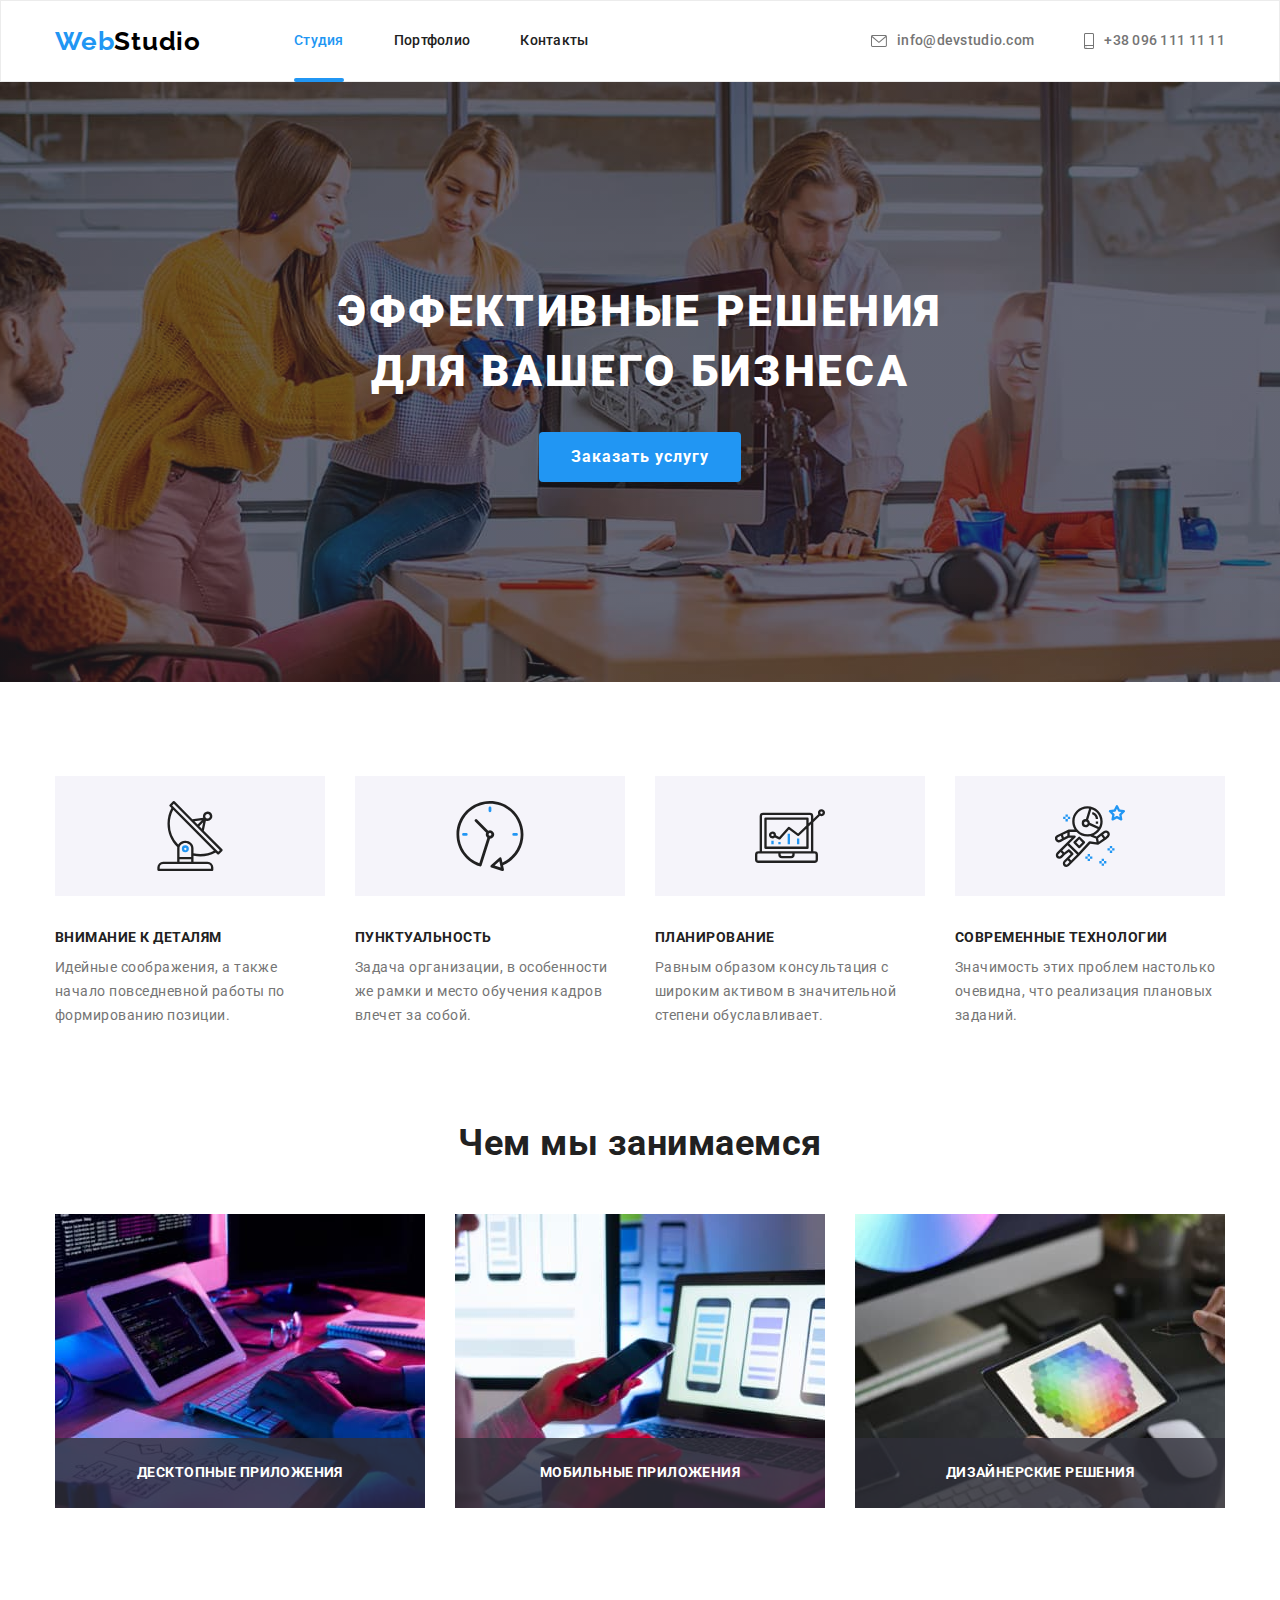
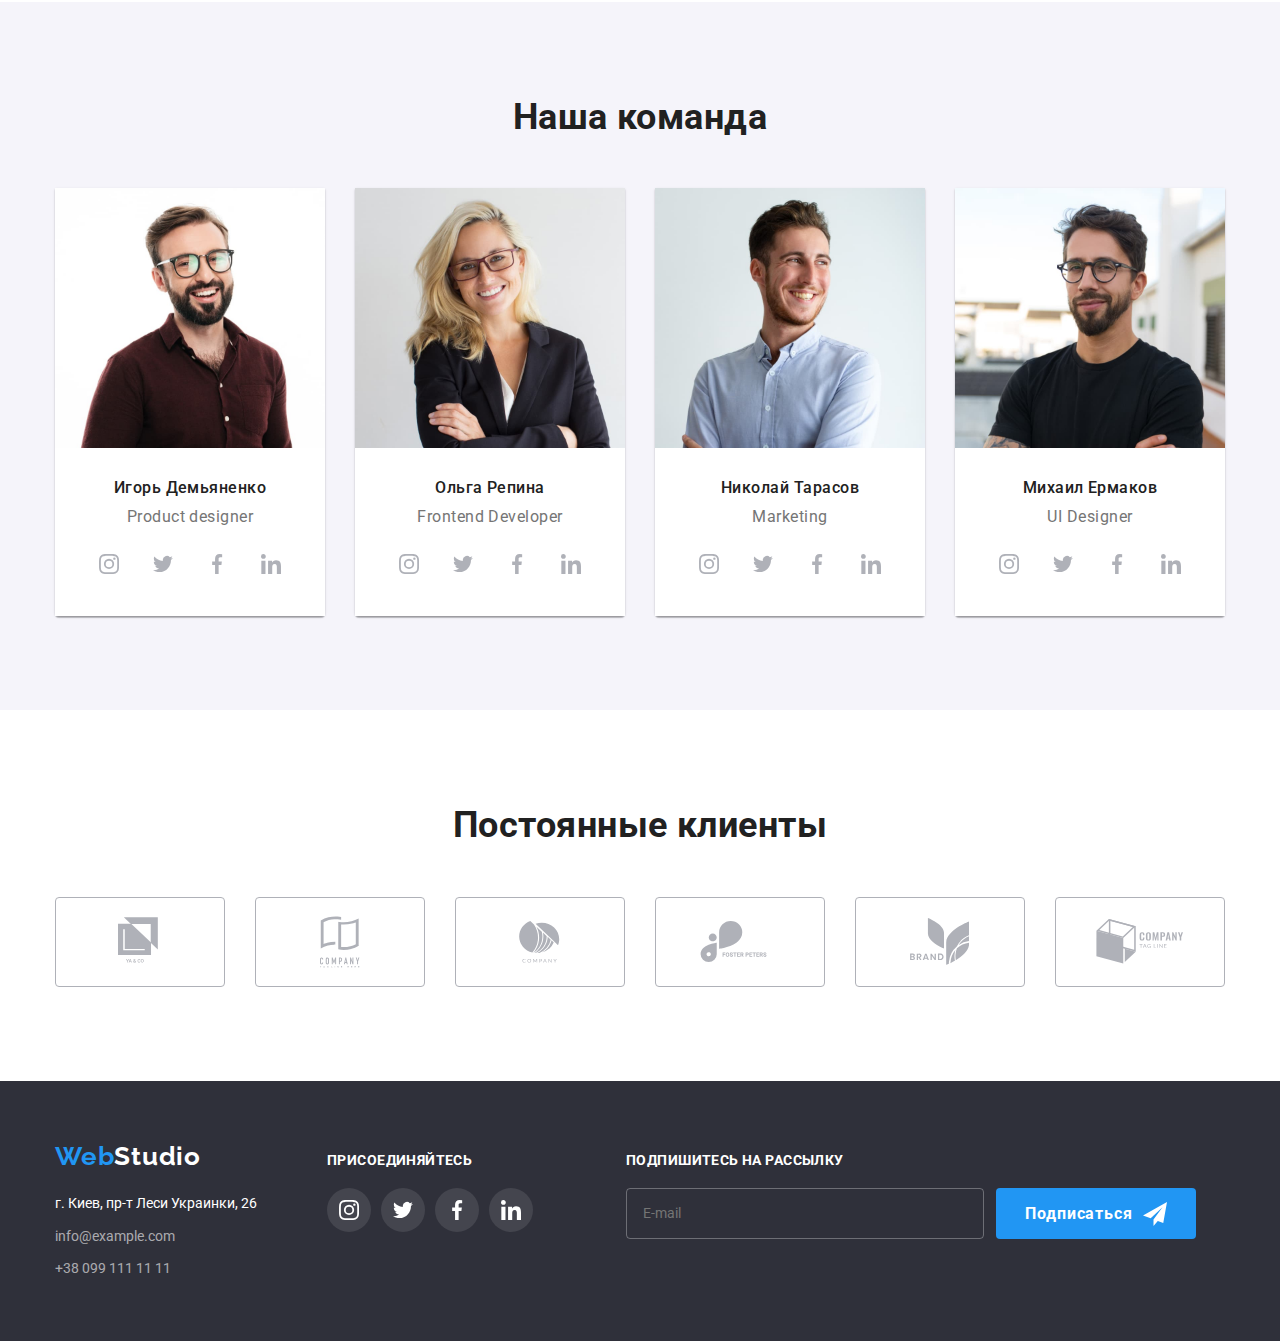
==== index.html @ 990c7883 "унифицированы социальные сети в секции команды и футера" ====
<!DOCTYPE html>
<html lang="ru">
  <head>
    <meta charset="UTF-8" />
    <meta name="viewport" content="width=device-width, initial-scale= " />
    <title>Web Studio</title>
    <link rel="preconnect" href="https://fonts.gstatic.com" />
    <link
      href="https://fonts.googleapis.com/css2?family=Raleway:wght@700&family=Roboto:wght@400;500;700;900&display=swap"
      rel="stylesheet"
    />
    <link rel="stylesheet" href="./css/modern-normalize.css" />
    <link rel="stylesheet" href="./css/styles.css" />
  </head>

  <body>
    <header class="page-header">
      <div class="container page-header-flex">
        <nav class="main-nav">
          <a href="./" class="logo"> <span>Web</span>Studio </a>
          <ul class="site-nav">
            <li class="site-nav__item">
              <a href="./" class="site-nav__link site-nav__link--current">
                Студия
              </a>
            </li>
            <li class="site-nav__item">
              <a href="./portfolio.html" class="site-nav__link">Портфолио</a>
            </li>
            <li class="site-nav__item">
              <a href="#" class="site-nav__link">Контакты</a>
            </li>
          </ul>
        </nav>
        <ul class="contacts-nav">
          <li class="contacts-nav__item">
            <a href="mailto:info@devstudio.com" class="contacts-nav__link">
              <svg class="contacts-nav__icon" width="16px" height="12px">
                <use href="./images/icons.svg#icon-envelope"></use>
              </svg>
              info@devstudio.com
            </a>
          </li>
          <li class="contacts-nav__item">
            <a href="+380961111111" class="contacts-nav__link">
              <svg class="contacts-nav__icon" width="10px" height="16px">
                <use href="./images/icons.svg#icon-smartphone"></use>
              </svg>
              +38 096 111 11 11
            </a>
          </li>
        </ul>
      </div>
    </header>

    <main>
      <!--Герой-->
      <section class="hero">
        <div class="container hero-content">
          <h1 class="hero__title">Эффективные решения для вашего бизнеса</h1>
          <a class="hero__button" href="#" data-modal-open>Заказать услугу</a>
        </div>
      </section>

      <!--Особенности-->
      <section class="features">
        <div class="container">
          <h2 class="features__title visually-hidden">Особенности</h2>
          <ul class="features__list">
            <li class="features__item">
              <svg class="features__icon">
                <use href="./images/icons.svg#icon-antenna"></use>
              </svg>
              <h3>Внимание к деталям</h3>
              <p>
                Идейные соображения, а также начало повседневной работы по
                формированию позиции.
              </p>
            </li>
            <li class="features__item">
              <svg class="features__icon">
                <use href="./images/icons.svg#icon-clock"></use>
              </svg>
              <h3>Пунктуальность</h3>
              <p>
                Задача организации, в особенности же рамки и место обучения
                кадров влечет за собой.
              </p>
            </li>
            <li class="features__item">
              <svg class="features__icon">
                <use href="./images/icons.svg#icon-diagram"></use>
              </svg>
              <h3>Планирование</h3>
              <p>
                Равным образом консультация с широким активом в значительной
                степени обуславливает.
              </p>
            </li>
            <li class="features__item">
              <svg class="features__icon">
                <use href="./images/icons.svg#icon-astronaut"></use>
              </svg>
              <h3>Современные технологии</h3>
              <p>
                Значимость этих проблем настолько очевидна, что реализация
                плановых заданий.
              </p>
            </li>
          </ul>
        </div>
      </section>

      <!--Чем мы занимаемся-->
      <section class="job">
        <div class="container">
          <h2 class="job__title">Чем мы занимаемся</h2>
          <ul class="job__list">
            <li class="job__item">
              <img src="./images/desktope.jpg" alt="десктопные приложения" />
              <h3 class="job__subtitle">Десктопные приложения</h3>
            </li>
            <li class="job__item">
              <img src="./images/mobile.jpg" alt="мобильные приложения" />
              <h3 class="job__subtitle">Мобильные приложения</h3>
            </li>
            <li class="job__item">
              <img src="./images/designe.jpg" alt="дизайнерские решения" />
              <h3 class="job__subtitle">Дизайнерские решения</h3>
            </li>
          </ul>
        </div>
      </section>

      <!--Наша команда-->
      <section class="team">
        <div class="container">
          <h2 class="team__title">Наша команда</h2>
          <ul class="team__list">
            <li class="team__item">
              <img src="./images/igor.jpg" alt="Игорь Демьяненко" />
              <div class="team__meta">
                <h3>Игорь Демьяненко</h3>
                <p>Product designer</p>
                <ul class="social-list">
                  <li>
                    <a class="social-list__link" href="#">
                      <svg class="social-list__icon" width="44px" height="49px">
                        <use href="./images/icons.svg#icon-instagram"></use>
                      </svg>
                    </a>
                  </li>
                  <li>
                    <a class="social-list__link" href="#">
                      <svg class="social-list__icon" width="44px" height="49px">
                        <use href="./images/icons.svg#icon-twitter"></use>
                      </svg>
                    </a>
                  </li>
                  <li>
                    <a class="social-list__link" href="#">
                      <svg class="social-list__icon" width="44px" height="49px">
                        <use href="./images/icons.svg#icon-facebook"></use>
                      </svg>
                    </a>
                  </li>
                  <li>
                    <a class="social-list__link" href="#">
                      <svg class="social-list__icon" width="44px" height="49px">
                        <use href="./images/icons.svg#icon-linkedin"></use>
                      </svg>
                    </a>
                  </li>
                </ul>
              </div>
            </li>
            <li class="team__item">
              <img src="./images/olga.jpg" alt="Ольга Репина" />
              <div class="team__meta">
                <h3>Ольга Репина</h3>
                <p>Frontend Developer</p>
                <ul class="social-list">
                  <li>
                    <a class="social-list__link" href="#">
                      <svg class="social-list__icon" width="44px" height="49px">
                        <use href="./images/icons.svg#icon-instagram"></use>
                      </svg>
                    </a>
                  </li>
                  <li>
                    <a class="social-list__link" href="#">
                      <svg class="social-list__icon" width="44px" height="49px">
                        <use href="./images/icons.svg#icon-twitter"></use>
                      </svg>
                    </a>
                  </li>
                  <li>
                    <a class="social-list__link" href="#">
                      <svg class="social-list__icon" width="44px" height="49px">
                        <use href="./images/icons.svg#icon-facebook"></use>
                      </svg>
                    </a>
                  </li>
                  <li>
                    <a class="social-list__link" href="#">
                      <svg class="social-list__icon" width="44px" height="49px">
                        <use href="./images/icons.svg#icon-linkedin"></use>
                      </svg>
                    </a>
                  </li>
                </ul>
              </div>
            </li>
            <li class="team__item">
              <img src="./images/nikolaj.jpg" alt="Николай Тарасов" />
              <div class="team__meta">
                <h3>Николай Тарасов</h3>
                <p>Marketing</p>
                <ul class="social-list">
                  <li>
                    <a class="social-list__link" href="#">
                      <svg class="social-list__icon" width="44px" height="49px">
                        <use href="./images/icons.svg#icon-instagram"></use>
                      </svg>
                    </a>
                  </li>
                  <li>
                    <a class="social-list__link" href="#">
                      <svg class="social-list__icon" width="44px" height="49px">
                        <use href="./images/icons.svg#icon-twitter"></use>
                      </svg>
                    </a>
                  </li>
                  <li>
                    <a class="social-list__link" href="#">
                      <svg class="social-list__icon" width="44px" height="49px">
                        <use href="./images/icons.svg#icon-facebook"></use>
                      </svg>
                    </a>
                  </li>
                  <li>
                    <a class="social-list__link" href="#">
                      <svg class="social-list__icon" width="44px" height="49px">
                        <use href="./images/icons.svg#icon-linkedin"></use>
                      </svg>
                    </a>
                  </li>
                </ul>
              </div>
            </li>
            <li class="team__item">
              <img src="./images/mihayil.jpg" alt="Михаил Ермаков" />
              <div class="team__meta">
                <h3>Михаил Ермаков</h3>
                <p>UI Designer</p>
                <ul class="social-list">
                  <li>
                    <a class="social-list__link" href="#">
                      <svg class="social-list__icon" width="44px" height="49px">
                        <use href="./images/icons.svg#icon-instagram"></use>
                      </svg>
                    </a>
                  </li>
                  <li>
                    <a class="social-list__link" href="#">
                      <svg class="social-list__icon" width="44px" height="49px">
                        <use href="./images/icons.svg#icon-twitter"></use>
                      </svg>
                    </a>
                  </li>
                  <li>
                    <a class="social-list__link" href="#">
                      <svg class="social-list__icon" width="44px" height="49px">
                        <use href="./images/icons.svg#icon-facebook"></use>
                      </svg>
                    </a>
                  </li>
                  <li>
                    <a class="social-list__link" href="#">
                      <svg class="social-list__icon" width="44px" height="49px">
                        <use href="./images/icons.svg#icon-linkedin"></use>
                      </svg>
                    </a>
                  </li>
                </ul>
              </div>
            </li>
          </ul>
        </div>
      </section>

      <!--Постоянные клиенты-->
      <section class="clients">
        <div class="container">
          <h2 class="clients__title">Постоянные клиенты</h2>
          <ul class="clients__list">
            <li class="clients__item">
              <a class="clients__link" href="#">
                <svg class="clients__icon" width="44px" height="49px">
                  <use href="./images/icons.svg#icon-logo1"></use>
                </svg>
              </a>
            </li>
            <li class="clients__item">
              <a class="clients__link" href="#">
                <svg class="clients__icon" width="40px" height="52px">
                  <use href="./images/icons.svg#icon-logo2"></use>
                </svg>
              </a>
            </li>
            <li class="clients__item">
              <a class="clients__link" href="#">
                <svg class="clients__icon" width="41px" height="42px">
                  <use href="./images/icons.svg#icon-logo3"></use>
                </svg>
              </a>
            </li>
            <li class="clients__item">
              <a class="clients__link" href="#">
                <svg class="clients__icon" width="80px" height="42px">
                  <use href="./images/icons.svg#icon-logo4"></use>
                </svg>
              </a>
            </li>
            <li class="clients__item">
              <a class="clients__link" href="#">
                <svg class="clients__icon" width="59px" height="47px">
                  <use href="./images/icons.svg#icon-logo5"></use>
                </svg>
              </a>
            </li>
            <li class="clients__item">
              <a class="clients__link" href="#">
                <svg class="clients__icon" width="88px" height="45px">
                  <use href="./images/icons.svg#icon-logo6"></use>
                </svg>
              </a>
            </li>
          </ul>
        </div>
      </section>

      <!--Модальное окно-->
      <div class="backdrop is-hidden" data-modal>
        <div class="modal">
          <form class="js-speaker-form form">
            <b class="form__title">Оставьте свои данные, мы вам перезвоним</b>
            <div class="form__field">
              <label for="user-name" class="form__label">Имя</label>
              <div class="form__wrapper">
                <input
                  type="text"
                  name="user-name"
                  id="name"
                  class="form__input"
                />
                <svg class="form__icon" width="18px" height="18px">
                  <use href="./images/icons.svg#icon-person-black"></use>
                </svg>
              </div>
            </div>
            <div class="form__field">
              <label for="tel" class="form__label">Телефон</label>
              <div class="form__wrapper">
                <input type="tel" name="tel" id="tel" class="form__input" />
                <svg class="form__icon" width="18px" height="18px">
                  <use href="./images/icons.svg#icon-phone-black"></use>
                </svg>
              </div>
            </div>
            <div class="form__field">
              <label for="mail" class="form__label">Почта</label>
              <div class="form__wrapper">
                <input type="email" name="mail" id="mail" class="form__input" />
                <svg class="form__icon" width="18px" height="18px">
                  <use href="./images/icons.svg#icon-email-black"></use>
                </svg>
              </div>
            </div>
            <div class="form__field">
              <label for="comment" class="form__label">Комментарий</label>
              <textarea
                name="comment"
                id="comment"
                rows="8"
                placeholder="Введите текст"
                class="form__comment"
              ></textarea>
            </div>
            <div class="policy-field">
              <label class="policy">
                <input type="checkbox" name="policy" class="policy-input" />
                <svg class="policy-icon" width="16px" height="15px">
                  <use href="./images/icons.svg#icon-check"></use>
                </svg>
                Соглашаюсь с рассылкой и принимаю
                <a href="#" class="policy-link">Условия договора</a>
              </label>
            </div>
            <div>
              <button type="submit" class="form-button">Отправить</button>
            </div>
          </form>
          <button class="button-close" data-modal-close>
            <svg width="30px" height="30px">
              <use
                class="button-close-icon"
                href="./images/icons.svg#icon-close"
              ></use>
            </svg>
          </button>
        </div>
      </div>
    </main>

    <footer class="footer">
      <div class="container flex-footer">
        <div class="footer-address">
          <a href="./" class="logo footer__logo"> <span>Web</span>Studio </a>
          <address class="flex-address hover">
            <p>г. Киев, пр-т Леси Украинки, 26</p>
            <p>
              <a href="mailto:info@example.com" class="contacts"
                >info@example.com</a
              >
            </p>
            <p>
              <a href="tel:+380991111111" class="contacts">+38 099 111 11 11</a>
            </p>
          </address>
        </div>
        <div class="footer-social">
          <h3 class="footer-social__title">Присоединяйтесь</h3>
          <ul class="social-list footer__social-list">
            <li>
              <a
                class="social-list__link social-list__link--color"
                href="#"
                aria-label="instagram link"
              >
                <svg class="social-list__icon" width="44px" height="49px">
                  <use href="./images/icons.svg#icon-instagram"></use>
                </svg>
              </a>
            </li>
            <li>
              <a
                class="social-list__link social-list__link--color"
                href="#"
                aria-label="twitter link"
              >
                <svg class="social-list__icon" width="44px" height="49px">
                  <use href="./images/icons.svg#icon-twitter"></use>
                </svg>
              </a>
            </li>
            <li>
              <a
                class="social-list__link social-list__link--color"
                href="#"
                aria-label="facebook link"
              >
                <svg class="social-list__icon" width="44px" height="49px">
                  <use href="./images/icons.svg#icon-facebook"></use>
                </svg>
              </a>
            </li>
            <li>
              <a
                class="social-list__link social-list__link--color"
                href="#"
                aria-label="linkedin link"
              >
                <svg class="social-list__icon" width="44px" height="49px">
                  <use href="./images/icons.svg#icon-linkedin"></use>
                </svg>
              </a>
            </li>
          </ul>
        </div>
        <div class="footer-sign">
          <b class="footer-form-title">Подпишитесь на рассылку</b>
          <form class="js-speaker-form footer-form">
            <div class="footer-form-field">
              <input
                type="email"
                name="mail"
                placeholder="E-mail"
                class="footer-form-input"
              />
            </div>
            <button type="submit" class="footer-form-button">
              <div class="footer-button-flex">
                <span>Подписаться</span>
                <svg class="footer-form-icon" width="24px" height="24px">
                  <use href="./images/icons.svg#icon-send"></use>
                </svg>
              </div>
            </button>
          </form>
        </div>
      </div>
    </footer>
    <script src="./js/modal.js"></script>
    <script>
      (() => {
        document
          .querySelector('.js-speaker-form')
          .addEventListener('submit', e => {
            e.preventDefault();

            new FormData(e.currentTarget).forEach((value, name) =>
              console.log(`${name}: ${value}`),
            );

            e.currentTarget.reset();
          });
      })();
    </script>
  </body>
</html>
---- css/styles.css ----
/*цвет текста лого #000000*/
/*цвет основного текста #212121*/
/*вторичный цвет текста #757575*/
/*белый цвет #FFFFFF*/
/*акцент #2196F3*/
/*цвет фона героя #2F303A*/
/*вторичный цвет фона #F5F4FA*/
/*фон футера #2F303A*/

:root {
  --logo-color: #000000;
  --primary-text-color: #212121;
  --text-color: #757575;
  --white-color: #ffffff;
  --accent-color: #2196f3;
  --accent-color-opacity: rgba(33, 150, 243, 0.9);
  --header-border-color: #ececec;
  --background-footer-color: #2f303a;
  --footer-text-color: rgba(255, 255, 255, 0.6);
  --footer-icon-background: rgba(255, 255, 255, 0.1);
  --background-hero-color: #c4c4c4;
  --background-hero-gradient: rgba(47, 48, 58, 0.4);
  --background-features-title: rgba(47, 48, 58, 0.8);
  --background-button-portfolio: #f5f4fa;
  --background-pfl-card: #eeeeee;
  --icon-color: #afb1b8;

  --width-container: 1200px;
  --card-set-gap: 30px;
  --timing-fn: cubic-bezier(0.4, 0, 0.2, 1);
}

body {
  background-color: #ffffff;
  color: var(--primary-text-color);
  font-family: Roboto, sans-serif;
}

/*скрытый элемент*/
.visually-hidden {
  position: absolute;

  width: 1px;
  height: 1px;
  margin: -1px;
  border: 0;
  padding: 0;

  white-space: nowrap;
  clip-path: inset(100%);
  clip: rect(0 0 0 0);
  overflow: hidden;
}

/*контейнер*/
.container {
  width: var(--width-container);
  padding-left: 15px;
  padding-right: 15px;
  margin-left: auto;
  margin-right: auto;
}

/*---ШАПКА---*/
.page-header {
  position: sticky;

  width: 100%;
  top: -1px;
  left: 0;
  z-index: 100;

  background-color: var(--white-color);
  border: 1px solid var(--header-border-color);

  letter-spacing: 0.02em;
  font-size: 14px;
  line-height: 1.14;
  font-weight: 500;
}

.page-header-flex {
  display: flex;
  align-items: center;
  min-height: 80px;
}

.main-nav {
  display: flex;
  align-items: center;
}

/*ЛОГО*/
.logo {
  font-family: Raleway, sans-serif;
  font-weight: 700;
  font-size: 26px;
  line-height: 1.192;
  letter-spacing: 0.03em;

  color: var(--logo-color);
}

.logo > span {
  color: var(--accent-color);
}

/*тень при фокусе*/
.logo:focus {
  outline: none;
  box-shadow: 0 0 0 2px var(--accent-color);
  border-radius: 4px;
}

/*лого в футере*/
.footer__logo {
  width: fit-content;
  display: block;
  margin-bottom: 20px;

  color: var(--white-color);
}

/*тень при фокусе лого в футере*/
.footer__logo:focus {
  outline: none;
  box-shadow: 0 0 0 1px var(--accent-color);
  border-radius: 4px;
}

/*---НАВИГАЦИЯ САЙТА---*/
.site-nav {
  display: flex;
  align-items: center;
  margin: 0;
  margin-left: 93px;
  padding: 0;
}

.site-nav__item:not(:first-child) {
  margin-left: 50px;
}

/*увеличение активной зоны для элементов меню*/
.site-nav__link {
  display: block;
  padding-top: 32px;
  padding-bottom: 32px;

  color: var(--primary-text-color);

  transition: color 250ms var(--timing-fn);
}

/*подсветка активной страницы*/
.site-nav__link--current {
  color: var(--accent-color);
}

/*нижнее подчеркивание активной страницы в хедере*/
.site-nav__link--current {
  position: relative;
}

.site-nav__link--current::after {
  position: absolute;
  display: block;

  bottom: -1px;
  left: 0;
  content: '';
  width: 100%;
  height: 4px;
  border-radius: 4px;

  background-color: var(--accent-color);
}

/*изменение цвета элемента меню при наведении*/

.site-nav__link:hover {
  color: var(--accent-color);
}

.site-nav__link:focus {
  color: var(--accent-color);
  outline: none;
}

/*обратная связь*/
.contacts-nav {
  display: flex;
  margin: 0;
  margin-left: auto;
  padding: 0;
  white-space: nowrap;
}

.contacts-nav__item {
  margin-left: 50px;
}

.contacts-nav__link {
  display: flex;
  align-items: center;
}

.contacts-nav__link {
  color: var(--text-color);

  transition: color 250ms var(--timing-fn);
}

.contacts-nav__link:hover,
.contacts-nav__link:focus {
  color: var(--accent-color);
  outline: none;
}

/*иконки*/
.contacts-nav__icon {
  margin-right: 10px;
  fill: currentColor;
}

/*---ГЕРОЙ---*/
.hero {
  max-width: 1600px;
  min-height: 600px;
  margin-left: auto;
  margin-right: auto;

  background-image: linear-gradient(
      to right,
      var(--background-hero-gradient),
      var(--background-hero-gradient)
    ),
    url('../images/hero.jpg');
  background-size: cover;
  background-position: center;
  background-repeat: no-repeat;
  background-color: var(--background-hero-color);

  color: var(--white-color);
  letter-spacing: 0.06em;
  text-align: center;
}

.hero__title {
  margin-bottom: 30px;
  margin-right: auto;
  margin-left: auto;
  max-width: 696px;

  color: var(--white-color);
  font-weight: 900;
  font-size: 44px;
  line-height: 1.36;
  letter-spacing: 0.06em;
  text-transform: uppercase;
}

/*кнопка героя*/
.hero__button {
  display: inline-block;

  border-radius: 4px;
  border-width: 0;
  padding: 10px 32px;
  min-width: 136px;

  color: var(--white-color);
  background-color: var(--accent-color);

  font-weight: 700;
  font-size: 16px;
  line-height: 1.875;
  align-items: center;
  text-align: center;
}

/*тень при фокусе*/
.hero__button:focus {
  outline: none;
  box-shadow: 0 0 0 2px var(--white-color);
  border-radius: 4px;
}

.hero-content {
  padding-top: 200px;
  padding-bottom: 200px;
}

/*СЕКЦИИ*/
.features,
.job,
.team,
.clients,
.pfl {
  padding-top: 94px;
  padding-bottom: 94px;
  letter-spacing: 0.03em;
}

.features {
  padding-bottom: 0;
}

/*фон для секции команды*/
.team {
  background-color: var(--background-button-portfolio);
}

.features__title,
.team__title,
.job__title,
.team__title,
.clients__title {
  margin-top: 0;
  margin-bottom: 50px;

  font-weight: 700;
  font-size: 36px;
  line-height: 1.17;
  text-align: center;
}

/*---ПЕРЕЧЕНЬ ОСОБЕННОСТЕЙ---*/
.features__list {
  display: flex;
  flex-wrap: wrap;

  padding: 0;
  margin: 0;
  margin-top: calc(-1 * var(--card-set-gap));
  margin-left: calc(-1 * var(--card-set-gap));

  text-align: left;
}

/*сетка*/
.features__item {
  flex-basis: calc(100% / 4 - var(--card-set-gap));
  margin-top: var(--card-set-gap);
  margin-left: var(--card-set-gap);
}

/*иконки*/
.features__icon {
  padding: 20px 100px;
  margin-bottom: 30px;
  width: 270px;
  height: 120px;

  background-color: var(--background-button-portfolio);
}

/*заголовки*/
.features__list h3 {
  margin-bottom: 10px;

  font-weight: 700;
  font-size: 14px;
  line-height: 1.14;
  text-transform: uppercase;
}

/*текст*/
.features__list p {
  color: var(--text-color);
  font-weight: 400;
  font-size: 14px;
  line-height: 1.71;
}

/*---ЧЕМ ЗАНИМАЕМСЯ---*/

.job__list {
  display: flex;
  flex-wrap: wrap;

  padding: 0;
  margin: 0;
  margin-top: calc(-1 * var(--card-set-gap));
  margin-left: calc(-1 * var(--card-set-gap));
}

/*сетка*/
.job__item {
  flex-basis: calc(100% / 3 - var(--card-set-gap));
  margin-top: var(--card-set-gap);
  margin-left: var(--card-set-gap);

  position: relative;
}

.job__subtitle {
  position: absolute;

  bottom: 0;
  padding-top: 27px;
  padding-bottom: 27px;
  width: 100%;

  color: var(--white-color);
  background-color: var(--background-features-title);

  font-weight: 700;
  font-size: 14px;
  line-height: 1.14;
  text-transform: uppercase;
  letter-spacing: 0.03em;
  text-align: center;
}

/*---СПИСОК КОМАНДЫ---*/

.team__list {
  display: flex;
  flex-wrap: wrap;

  padding: 0;
  margin: 0;
  margin-top: calc(-1 * var(--card-set-gap));
  margin-left: calc(-1 * var(--card-set-gap));

  line-height: 1.19;
}

/*заголовки*/
.team__list h3 {
  margin-top: 0;
  margin-bottom: 10px;

  font-weight: 500;
  font-size: 16px;
  text-align: center;
}

/*текст*/
.team__list p {
  margin-bottom: 16px;

  color: var(--text-color);

  font-weight: 400;
  font-size: 16px;
  text-align: center;
}

/*сетка*/
.team__item {
  flex-basis: calc(100% / 4 - var(--card-set-gap));
  margin-top: var(--card-set-gap);
  margin-left: var(--card-set-gap);

  box-shadow: 0px 1px 3px rgba(0, 0, 0, 0.12), 0px 1px 1px rgba(0, 0, 0, 0.14),
    0px 2px 1px rgba(0, 0, 0, 0.2);
  border-radius: 0px 0px 4px 4px;
}

/*обертка подписей и иконок соцсетей под фото*/
.team__meta {
  padding-top: var(--card-set-gap);
  padding-bottom: var(--card-set-gap);
  padding-left: 32px;
  padding-right: 32px;

  background-color: var(--white-color);
}

/*список ссылок на социальные сети*/
.social-list {
  display: flex;
  justify-content: space-between;

  margin: 0;
  padding: 0;

  color: var(--icon-color);
}

.social-list__link {
  display: block;

  padding: 0;
  margin: 0;

  color: var(--icon-color);

  line-height: 0;
  border-radius: 50%;

  transition: background-color 250ms var(--timing-fn),
    color 250ms var(--timing-fn);
}

.social-list__link:hover,
.social-list__link:focus {
  background-color: var(--accent-color);
  color: var(--white-color);
}

/*тень при фокусе*/
.social-list__link:focus {
  outline: none;
  box-shadow: 0 0 0 1px var(--background-button-portfolio);
  border-radius: 50%;
}

/*иконки*/
.social-list__icon {
  padding: 12px;
  width: 44px;
  height: 44px;

  fill: currentColor;
}

/*---ПОСТОЯННЫЕ КЛИЕНТЫ---*/
.clients__list {
  display: flex;
  flex-wrap: wrap;

  padding: 0;
  margin: 0;
  margin-top: calc(-1 * var(--card-set-gap));
  margin-left: calc(-1 * var(--card-set-gap));

  line-height: 1.19;
}

/*сетка*/
.clients__item {
  flex-basis: calc(100% / 6 - var(--card-set-gap));
  margin-left: var(--card-set-gap);
  margin-top: var(--card-set-gap);
}

.clients__link {
  display: flex;
  justify-content: center;
  align-items: center;

  height: 90px;
  border: 1px solid var(--icon-color);
  border-radius: 4px;
  color: var(--icon-color);

  transition: color 250ms var(--timing-fn), border 250ms var(--timing-fn);
}

/*изменение цвета элемента меню при наведении*/
.clients__link:hover,
.clients__link:focus {
  color: var(--accent-color);
  border: 1px solid var(--accent-color);
}

.clients__icon {
  fill: currentColor;
}

/*тень при фокусе*/
.clients__link:focus {
  outline: none;
  box-shadow: 0 0 0 1px var(--accent-color);
  border-radius: 4px;
}

/*---МОДАЛЬНОЕ ОКНО---*/

/*фон*/
.backdrop {
  position: fixed;
  top: 0;
  left: 0;

  width: 100%;
  height: 100%;

  z-index: 101;

  background-color: rgba(0, 0, 0, 0.2);

  transition: opacity 500ms var(--timing-fn);
}

.backdrop.is-hidden {
  visibility: hidden;
  opacity: 0;
  pointer-events: none;
}

/*модальное окно*/
.modal {
  position: absolute;
  top: 50%;
  left: 50%;
  transform: translate(-50%, -50%);

  min-width: 528px;
  min-height: 581px;
  box-shadow: 0px 1px 3px rgba(0, 0, 0, 0.12), 0px 1px 1px rgba(0, 0, 0, 0.14),
    0px 2px 1px rgba(0, 0, 0, 0.2);
  border-radius: 4px;

  background-color: var(--white-color);
}

/*кнопка закрытия модального окна*/
.button-close {
  position: absolute;
  top: 8px;
  right: 8px;
  cursor: pointer;

  padding: 0;
  width: 30px;
  height: 30px;

  border: none;
  border-radius: 50%;
  line-height: 0;

  transition: color 250ms var(--timing-fn);
}

.button-close-icon {
  fill: currentColor;
}

.button-close:hover,
.button-close:focus {
  color: var(--accent-color);
}

/*тень кнопки закрытия при фокусе*/
.button-close:focus {
  outline: none;
  box-shadow: 0 0 0 1px var(--accent-color);
}

/*--ФОРМА В МОДАЛЬНОМ ОКНЕ--*/
.form {
  margin-right: 40px;
  margin-left: 40px;
  margin-top: 40px;
  margin-bottom: 40px;

  font-weight: 400;
  font-size: 12px;
  line-height: 1.167;
  letter-spacing: 0.01em;

  color: var(--text-color);
}

/*заголовок*/
.form__title {
  display: inline-block;
  margin-bottom: 12px;

  font-weight: 700;
  font-size: 20px;
  line-height: 1.15;
  text-align: center;
  letter-spacing: 0.03em;

  color: var(--primary-text-color);
}

.form__field {
  display: flex;
  flex-direction: column;

  margin-bottom: 10px;
}

.form__field ::placeholder {
  color: rgba(117, 117, 117, 0.5);
}

.form__label {
  margin: 0;
  padding: 0;
  margin-bottom: 4px;
}

.form__wrapper {
  position: relative;
}

.form__input {
  margin: 0;
  padding: 0;
  padding-top: 11px;
  padding-bottom: 11px;
  padding-right: 12px;
  padding-left: 42px;
  width: 100%;

  border-radius: 4px;
  border: 1px solid rgba(33, 33, 33, 0.2);

  transition: color 250ms var(--timing-fn);
}

.form__input:focus {
  outline: none;
  border: 1px solid var(--accent-color);
  caret-color: var(--accent-color);
}

/*изменение цвета иконки при фокусе input*/
.form__input:focus ~ .form__icon {
  color: var(--accent-color);
}

/*иконки полей модального окна*/
.form__icon {
  position: absolute;
  left: 12px;
  top: 50%;

  width: 18px;
  height: 18px;

  color: var(--primary-text-color);
  fill: currentColor;

  transform: translateY(-50%);
  transition: color 250ms var(--timing-fn);
}

/*поле комментария*/
.form__comment {
  padding: 12px 16px;

  box-sizing: border-box;
  border-radius: 4px;
  border: 1px solid rgba(33, 33, 33, 0.2);
}

.form__comment:focus {
  outline: none;
  border: 1px solid var(--accent-color);
  caret-color: var(--accent-color);
}

/*соглашение на рассылку*/
.policy-field {
  display: flex;
  justify-content: center;

  font-weight: normal;
  font-size: 14px;
  line-height: 1.714;
  letter-spacing: 0.03em;
}

.policy {
  display: flex;
  align-items: center;
  margin: 0;
  cursor: pointer;

  padding: 0;
  margin-bottom: 30px;
}

.policy-icon {
  display: inline-block;
  width: 16px;
  height: 15px;
  margin-right: 8px;

  border: 2px solid var(--primary-text-color);
  border-radius: 2px;
}

.policy-icon use {
  display: none;
}

/*скрывается checkbox браузера*/
.policy-input {
  position: absolute;

  width: 1px;
  height: 1px;
  margin: -1px;
  border: 0;
  padding: 0;

  white-space: nowrap;
  clip-path: inset(100%);
  clip: rect(0 0 0 0);
  overflow: hidden;
}

/*при выборе checkbox появляется иконка*/
.policy-input:checked + .policy-icon use {
  display: inline-block;
}

/*при выборе checkbox исчезает бордер*/
.policy-input:checked + .policy-icon {
  border: none;
}

.policy-link {
  margin-left: 4px;
  text-decoration: underline;

  color: var(--accent-color);
}

/*не разрешает пользователю менять размер окна для сообщения*/
.textaria {
  resize: none;
}

/*кнопка формы*/
.form-button {
  display: block;
  cursor: pointer;

  margin-left: auto;
  margin-right: auto;
  margin-bottom: 40px;

  border-radius: 4px;
  border-width: 0;
  padding: 10px 32px;
  min-width: 136px;

  color: var(--white-color);
  background-color: var(--accent-color);
  box-shadow: 0px 4px 4px rgba(0, 0, 0, 0.15);

  font-family: Roboto, sans-serif;
  font-weight: 700;
  font-size: 16px;
  line-height: 1.875;
  letter-spacing: 0.06em;

  text-align: center;
}

.form-button:hover,
.form-button:focus {
  background-color: #188ce8;
}

/*---ФУТЕР---*/

.footer {
  width: 100%;
  margin-left: auto;
  margin-right: auto;
  min-height: 252px;

  background-color: var(--background-footer-color);
  color: var(--white-color);

  font-style: normal;
  font-weight: 400;
  font-size: 14px;
  line-height: 1.714;
}

.footer p {
  display: inline-block;
  width: fit-content;
  margin-bottom: 9px;
}

.footer p:last-child {
  margin-bottom: 0;
}

.footer .contacts {
  padding: 0;
  color: var(--footer-text-color);

  transition: color 250ms var(--timing-fn);
}

/*тень при фокусе*/
.contacts:focus {
  outline: none;
  box-shadow: 0 0 0 1px var(--accent-color);
  border-radius: 4px;
}

/*--СОЦИАЛЬНЫЕ СЕТИ--*/

.footer-social {
  margin-left: 70px;
}

.footer-social__title {
  display: inline-block;
  margin-bottom: 20px;

  font-weight: 700;
  font-size: 14px;
  line-height: 1.14;
  text-transform: uppercase;
  letter-spacing: 0.03em;
}

/*ширина списка икононк соцсетей в футере*/
.footer__social-list {
  min-width: 206px;
}

/*другой фон иконок соцсетей в футере*/
.social-list__link--color {
  background-color: var(--footer-icon-background);
  color: var(--white-color);
}

/*изменение цвета элементов контактов при наведении*/
.hover a:hover,
.hover a:focus {
  color: var(--accent-color);
}

/*--ФОРМА:ПОДПИСЫВАЙТЕСЬ--*/
.footer-sign {
  display: flex;
  flex-direction: column;
  margin-left: 93px;
}

.footer-form-title {
  display: inline-block;
  margin-bottom: 20px;

  font-weight: 700;
  font-size: 14px;
  line-height: 1.14;
  text-transform: uppercase;
  letter-spacing: 0.03em;
}

.footer-form {
  display: flex;
}

.footer-form-input {
  margin: 0;
  margin-right: 12px;
  padding: 0;
  padding-top: 16px;
  padding-bottom: 16px;
  padding-left: 16px;

  width: 358px;

  color: rgba(255, 255, 255, 0.6);
  background: transparent;
  box-sizing: border-box;
  border-radius: 4px;
  border: 1px solid rgba(255, 255, 255, 0.3);
}

/*кнопка формы футера*/
.footer-form-button {
  display: block;
  cursor: pointer;

  padding: 0;
  padding-top: 10px;
  padding-bottom: 10px;
  min-width: 200px;

  font-family: Roboto, sans-serif;
  font-weight: 700;
  font-size: 16px;
  line-height: 1.875;
  letter-spacing: 0.06em;

  color: var(--white-color);
  background-color: var(--accent-color);
  border-radius: 4px;
  border-width: 0;
}

.footer-form-icon {
  margin-left: 10px;
}

/*позиционирование контента кнопки*/
.footer-button-flex {
  display: flex;
  justify-content: center;
  align-items: center;
}

/*позиционирование контента футера*/
.flex-footer {
  display: flex;
  align-items: baseline;

  padding-top: 60px;
  padding-bottom: 60px;
}

/*позиционирование контента адреса*/
.footer-address {
  display: flex;
  flex-direction: column;
  justify-content: center;
}

/*позиционирование адреса*/
.flex-address {
  display: flex;
  flex-direction: column;
}

/*---СТРАНИЦА ПОРТФОЛИО---*/

/*радио-кнопка на странице Портфолио*/
.button-pfl {
  display: inline-block;

  border-radius: 4px;
  border-width: 0;
  padding: 6px 22px;
  min-width: 73px;

  font-family: inherit;
  font-weight: 500;
  font-size: 16px;
  line-height: 1.62;
  align-items: center;
  text-align: center;

  color: var(--primary-text-color);
  background-color: var(--background-button-portfolio);

  cursor: pointer;
  transition: background-color 250ms var(--timing-fn),
    color 250ms var(--timing-fn), box-shadow 250ms var(--timing-fn);
}

/*изменение цвета кнопки при наведении*/
.button-pfl:hover,
.button-pfl:focus {
  color: var(--white-color);
  background-color: var(--accent-color);
  box-shadow: 0px 3px 1px rgba(0, 0, 0, 0.1), 0px 1px 2px rgba(0, 0, 0, 0.08),
    0px 2px 2px rgba(0, 0, 0, 0.12);
  outline: none;
}

/*список радио-кнопок*/
.button-list {
  display: flex;
  flex-wrap: wrap;
  align-items: center;
  justify-content: center;

  margin: 0;
  margin-bottom: 34px;
  padding: 0;
  padding-bottom: 16px;
}

/*расстояние между кнопками, кроме последней*/
.button-item:not(:last-child) {
  margin-right: 8px;
}

/*примеры работ - портфолио*/
.pfl__list {
  display: flex;
  flex-wrap: wrap;

  margin: 0;
  padding: 0;
  margin-top: calc(-1 * var(--card-set-gap));
  margin-left: calc(-1 * var(--card-set-gap));
}

/*сетка*/
.pfl__item {
  flex-basis: calc(100% / 3 - var(--card-set-gap));
  margin-left: var(--card-set-gap);
  margin-top: var(--card-set-gap);
  border: 1px solid var(--background-pfl-card);
}

.product {
  color: var(--primary-text-color);
  display: block;

  transition: box-shadow 250px var(--timing-fn);
}

/*появление тени при наведении на карточку*/
.product:hover,
.product:focus {
  box-shadow: 0px 1px 1px rgba(0, 0, 0, 0.12), 0px 4px 4px rgba(0, 0, 0, 0.06),
    1px 4px 6px rgba(0, 0, 0, 0.16);
  outline: none;
}

/*появление при ховере описания карточки*/
.product .product__descr {
  transition: opacity 250ms var(--timing-fn), transform 250ms var(--timing-fn);
}

.product:hover .product__descr,
.product:focus .product__descr {
  opacity: 1;
  transform: translateY(-100%);
}

/*заголовки в списке портфолио*/
.product__name {
  margin: 0;
  margin-bottom: 4px;

  font-weight: 700;
  font-size: 18px;
  line-height: 2;
  letter-spacing: 0.06em;
}

/*обертка подписей под фото*/
.product__meta {
  padding: 20px 24px;
}

/*текст в списке портфолио*/
.product__type {
  margin: 0;

  color: var(--text-color);
  font-weight: 400;
  font-size: 16px;
  line-height: 1.88;
  letter-spacing: 0.03em;
}

.product__thumb {
  position: relative;
  overflow: hidden;
}

/*всплывающий текст при ховере*/
.product__descr {
  position: absolute;
  display: flex;
  justify-content: center;
  align-items: center;
  top: 100%;
  left: 0;

  width: 100%;
  height: 100%;
  padding: 63px 24px;

  font-weight: 400;
  font-size: 18px;
  line-height: 1.56;
  letter-spacing: 0.03em;

  opacity: 0;
  background-color: var(--accent-color-opacity);
  color: var(--white-color);

  transform: translateY(0);
}
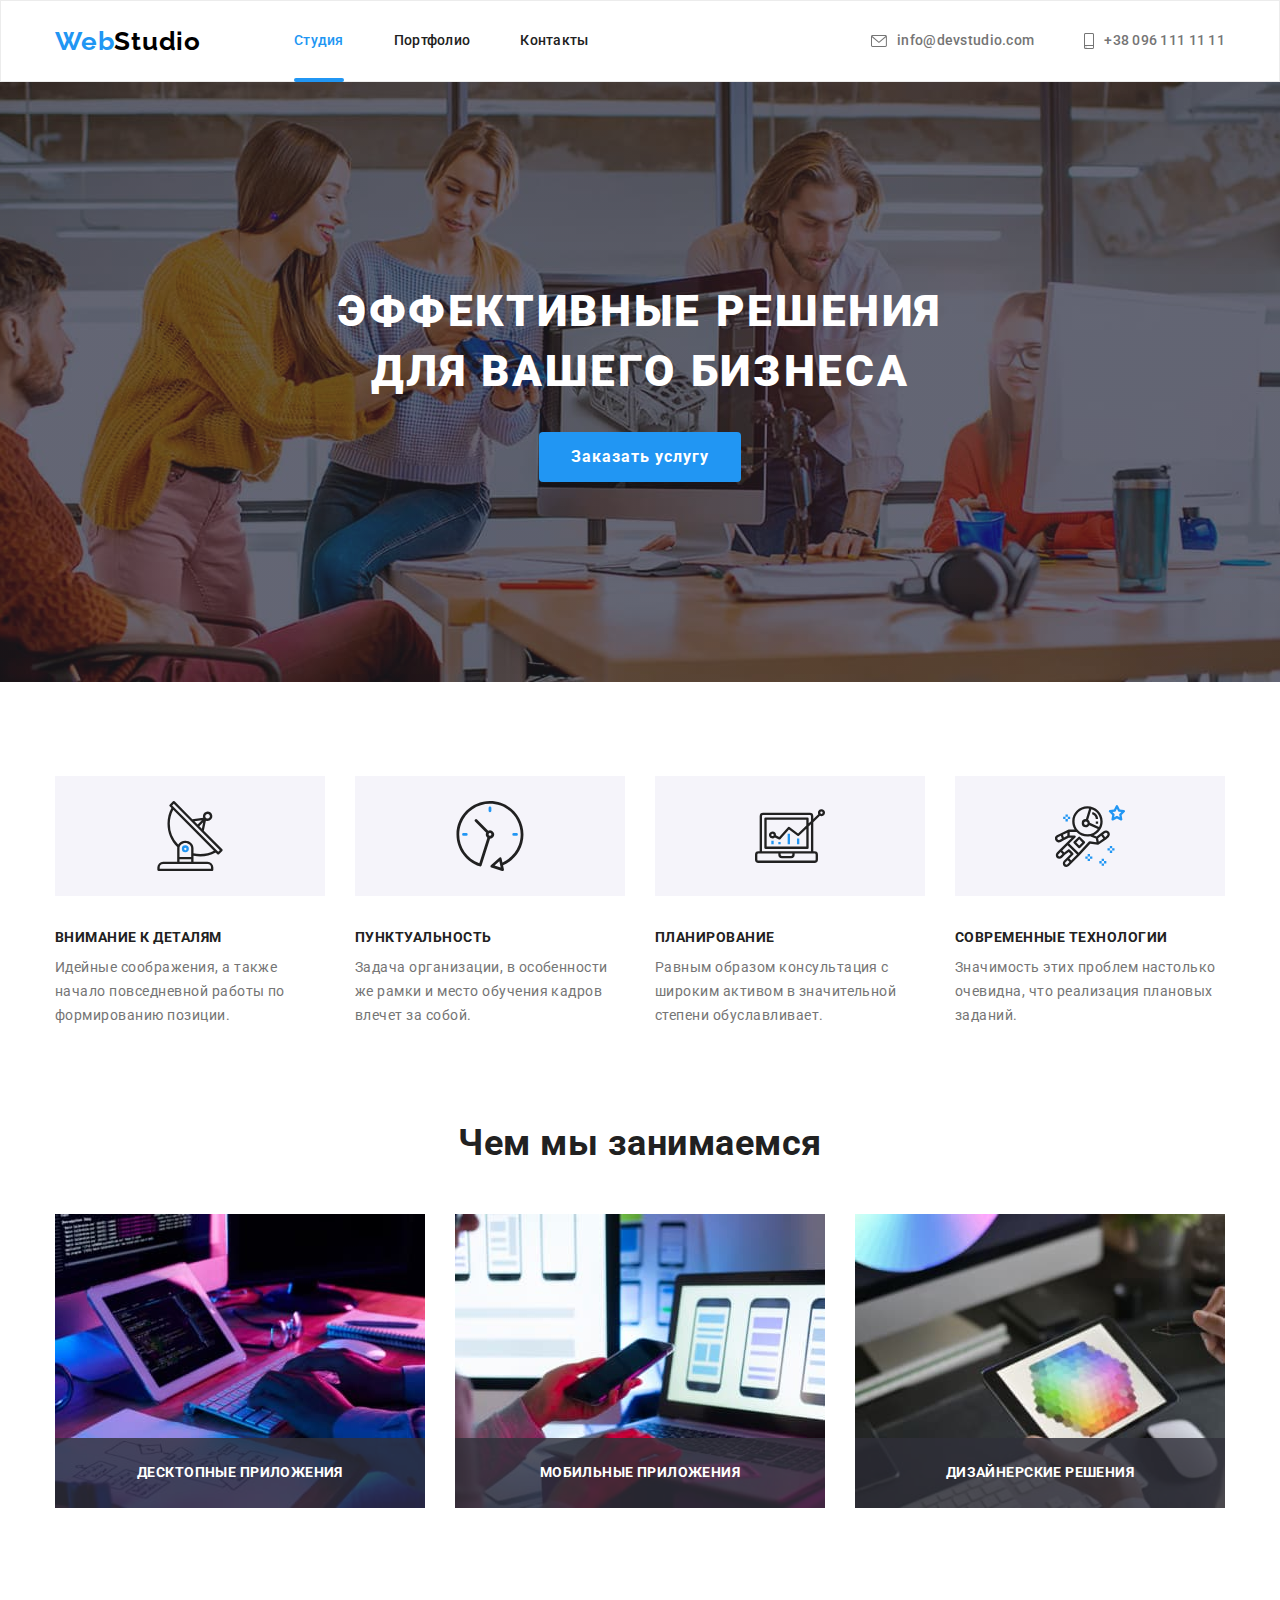
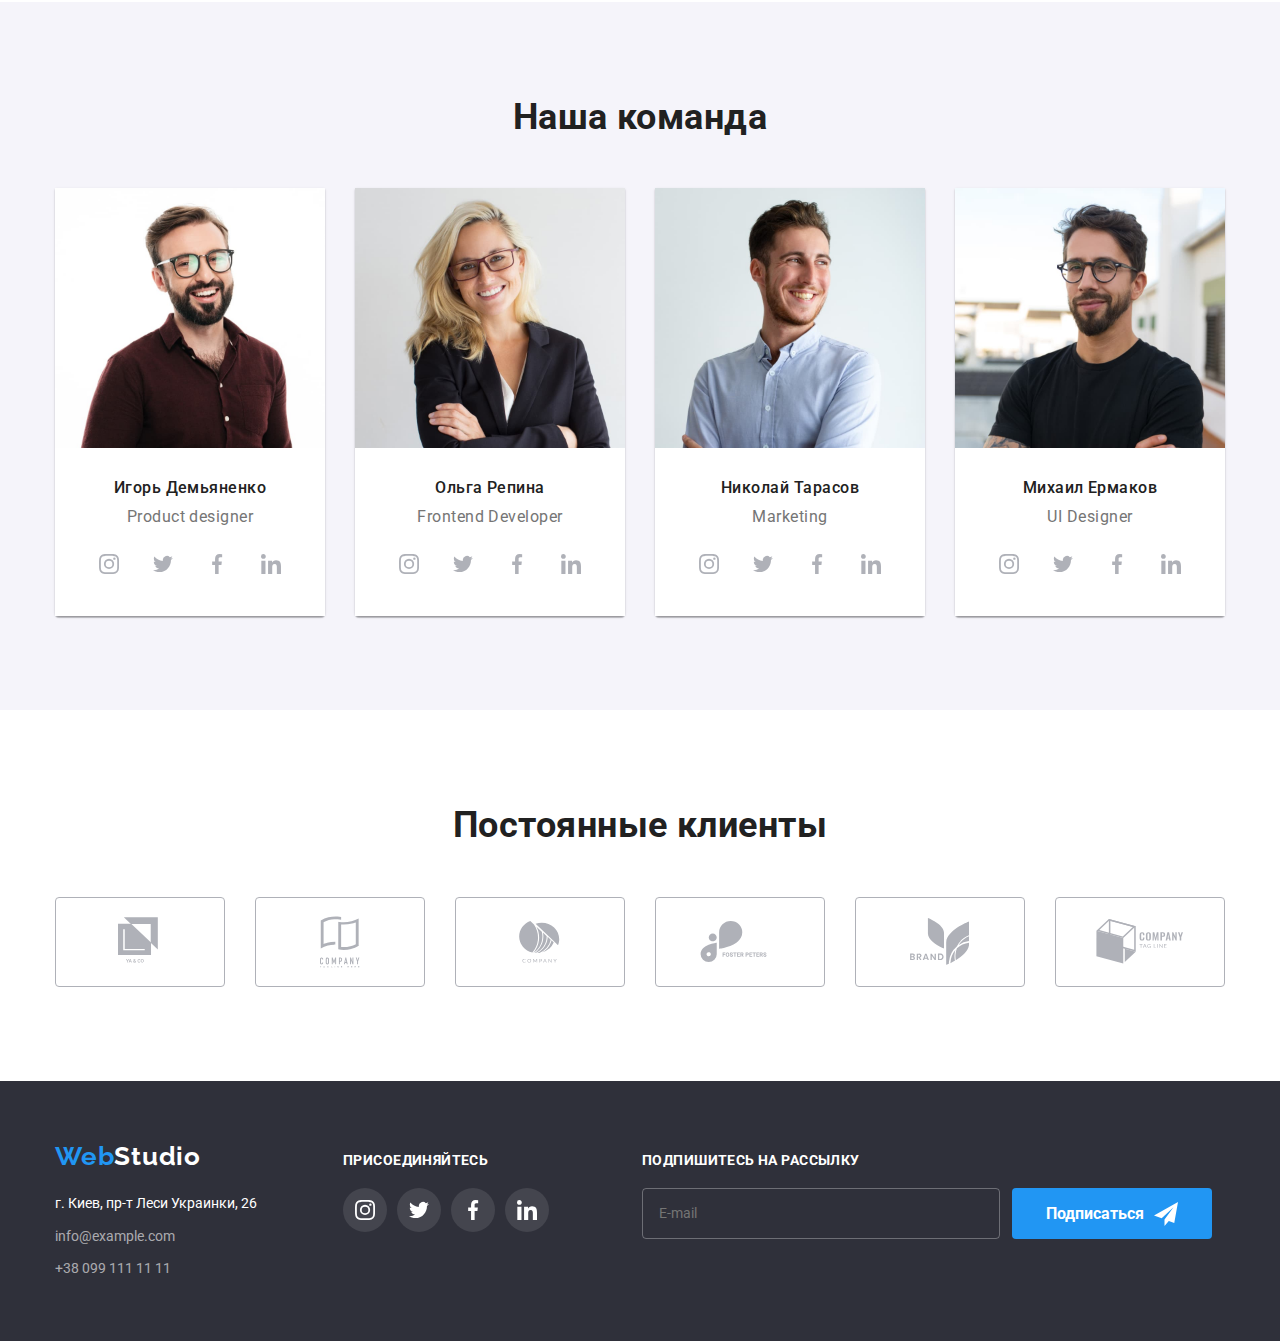
==== commit c174a465: "добавила файлы SASS" ====
--- a/index.html
+++ b/index.html
@@ -16,8 +16,10 @@
   <body>
     <header class="page-header">
       <div class="container page-header-flex">
-        <nav class="main-nav">
-          <a href="./" class="logo"> <span>Web</span>Studio </a>
+        <nav class="page-header__nav">
+          <a href="./" class="logo">
+            <span class="logo--color">Web</span>Studio
+          </a>
           <ul class="site-nav">
             <li class="site-nav__item">
               <a href="./" class="site-nav__link site-nav__link--current">
@@ -56,9 +58,9 @@
     <main>
       <!--Герой-->
       <section class="hero">
-        <div class="container hero-content">
+        <div class="container hero__content">
           <h1 class="hero__title">Эффективные решения для вашего бизнеса</h1>
-          <a class="hero__button" href="#" data-modal-open>Заказать услугу</a>
+          <a class="button" href="#" data-modal-open>Заказать услугу</a>
         </div>
       </section>
 
@@ -71,8 +73,8 @@
               <svg class="features__icon">
                 <use href="./images/icons.svg#icon-antenna"></use>
               </svg>
-              <h3>Внимание к деталям</h3>
-              <p>
+              <h3 class="features__subtitle">Внимание к деталям</h3>
+              <p class="features__descr">
                 Идейные соображения, а также начало повседневной работы по
                 формированию позиции.
               </p>
@@ -81,8 +83,8 @@
               <svg class="features__icon">
                 <use href="./images/icons.svg#icon-clock"></use>
               </svg>
-              <h3>Пунктуальность</h3>
-              <p>
+              <h3 class="features__subtitle">Пунктуальность</h3>
+              <p class="features__descr">
                 Задача организации, в особенности же рамки и место обучения
                 кадров влечет за собой.
               </p>
@@ -91,8 +93,8 @@
               <svg class="features__icon">
                 <use href="./images/icons.svg#icon-diagram"></use>
               </svg>
-              <h3>Планирование</h3>
-              <p>
+              <h3 class="features__subtitle">Планирование</h3>
+              <p class="features__descr">
                 Равным образом консультация с широким активом в значительной
                 степени обуславливает.
               </p>
@@ -101,8 +103,8 @@
               <svg class="features__icon">
                 <use href="./images/icons.svg#icon-astronaut"></use>
               </svg>
-              <h3>Современные технологии</h3>
-              <p>
+              <h3 class="features__subtitle">Современные технологии</h3>
+              <p class="features__descr">
                 Значимость этих проблем настолько очевидна, что реализация
                 плановых заданий.
               </p>
@@ -398,7 +400,9 @@
               </label>
             </div>
             <div>
-              <button type="submit" class="form-button">Отправить</button>
+              <button type="submit" class="button form__button">
+                Отправить
+              </button>
             </div>
           </form>
           <button class="button-close" data-modal-close>
@@ -413,10 +417,13 @@
       </div>
     </main>
 
+    <!--ФУТЕР-->
     <footer class="footer">
       <div class="container flex-footer">
         <div class="footer-address">
-          <a href="./" class="logo footer__logo"> <span>Web</span>Studio </a>
+          <a href="./" class="logo footer__logo">
+            <span class="logo--color">Web</span>Studio
+          </a>
           <address class="flex-address hover">
             <p>г. Киев, пр-т Леси Украинки, 26</p>
             <p>
@@ -489,7 +496,7 @@
                 class="footer-form-input"
               />
             </div>
-            <button type="submit" class="footer-form-button">
+            <button type="submit" class="button footer__button">
               <div class="footer-button-flex">
                 <span>Подписаться</span>
                 <svg class="footer-form-icon" width="24px" height="24px">
--- a/css/styles.css
+++ b/css/styles.css
@@ -85,7 +85,7 @@
   min-height: 80px;
 }
 
-.main-nav {
+.page-header__nav {
   display: flex;
   align-items: center;
 }
@@ -101,7 +101,7 @@
   color: var(--logo-color);
 }
 
-.logo > span {
+.logo--color {
   color: var(--accent-color);
 }
 
@@ -260,33 +260,34 @@
   text-transform: uppercase;
 }
 
-/*кнопка героя*/
-.hero__button {
+/*КНОПКИ*/
+.button {
   display: inline-block;
 
-  border-radius: 4px;
-  border-width: 0;
   padding: 10px 32px;
   min-width: 136px;
-
-  color: var(--white-color);
-  background-color: var(--accent-color);
 
   font-weight: 700;
   font-size: 16px;
   line-height: 1.875;
   align-items: center;
   text-align: center;
+
+  color: var(--white-color);
+  background-color: var(--accent-color);
+  border-radius: 4px;
+  border-width: 0;
+  cursor: pointer;
 }
 
 /*тень при фокусе*/
-.hero__button:focus {
+.button:focus {
   outline: none;
   box-shadow: 0 0 0 2px var(--white-color);
   border-radius: 4px;
 }
 
-.hero-content {
+.hero__content {
   padding-top: 200px;
   padding-bottom: 200px;
 }
@@ -356,7 +357,7 @@
 }
 
 /*заголовки*/
-.features__list h3 {
+.features__subtitle {
   margin-bottom: 10px;
 
   font-weight: 700;
@@ -366,7 +367,7 @@
 }
 
 /*текст*/
-.features__list p {
+.features__descr {
   color: var(--text-color);
   font-weight: 400;
   font-size: 14px;
@@ -822,34 +823,18 @@
 }
 
 /*кнопка формы*/
-.form-button {
+.form__button {
   display: block;
-  cursor: pointer;
 
   margin-left: auto;
   margin-right: auto;
   margin-bottom: 40px;
 
-  border-radius: 4px;
-  border-width: 0;
-  padding: 10px 32px;
-  min-width: 136px;
-
-  color: var(--white-color);
-  background-color: var(--accent-color);
   box-shadow: 0px 4px 4px rgba(0, 0, 0, 0.15);
-
-  font-family: Roboto, sans-serif;
-  font-weight: 700;
-  font-size: 16px;
-  line-height: 1.875;
-  letter-spacing: 0.06em;
-
-  text-align: center;
-}
-
-.form-button:hover,
-.form-button:focus {
+}
+
+.form__button:hover,
+.form__button:focus {
   background-color: #188ce8;
 }
 
@@ -897,7 +882,7 @@
 /*--СОЦИАЛЬНЫЕ СЕТИ--*/
 
 .footer-social {
-  margin-left: 70px;
+  margin-left: 86px;
 }
 
 .footer-social__title {
@@ -968,25 +953,11 @@
 }
 
 /*кнопка формы футера*/
-.footer-form-button {
-  display: block;
-  cursor: pointer;
-
+.footer__button {
   padding: 0;
   padding-top: 10px;
   padding-bottom: 10px;
   min-width: 200px;
-
-  font-family: Roboto, sans-serif;
-  font-weight: 700;
-  font-size: 16px;
-  line-height: 1.875;
-  letter-spacing: 0.06em;
-
-  color: var(--white-color);
-  background-color: var(--accent-color);
-  border-radius: 4px;
-  border-width: 0;
 }
 
 .footer-form-icon {
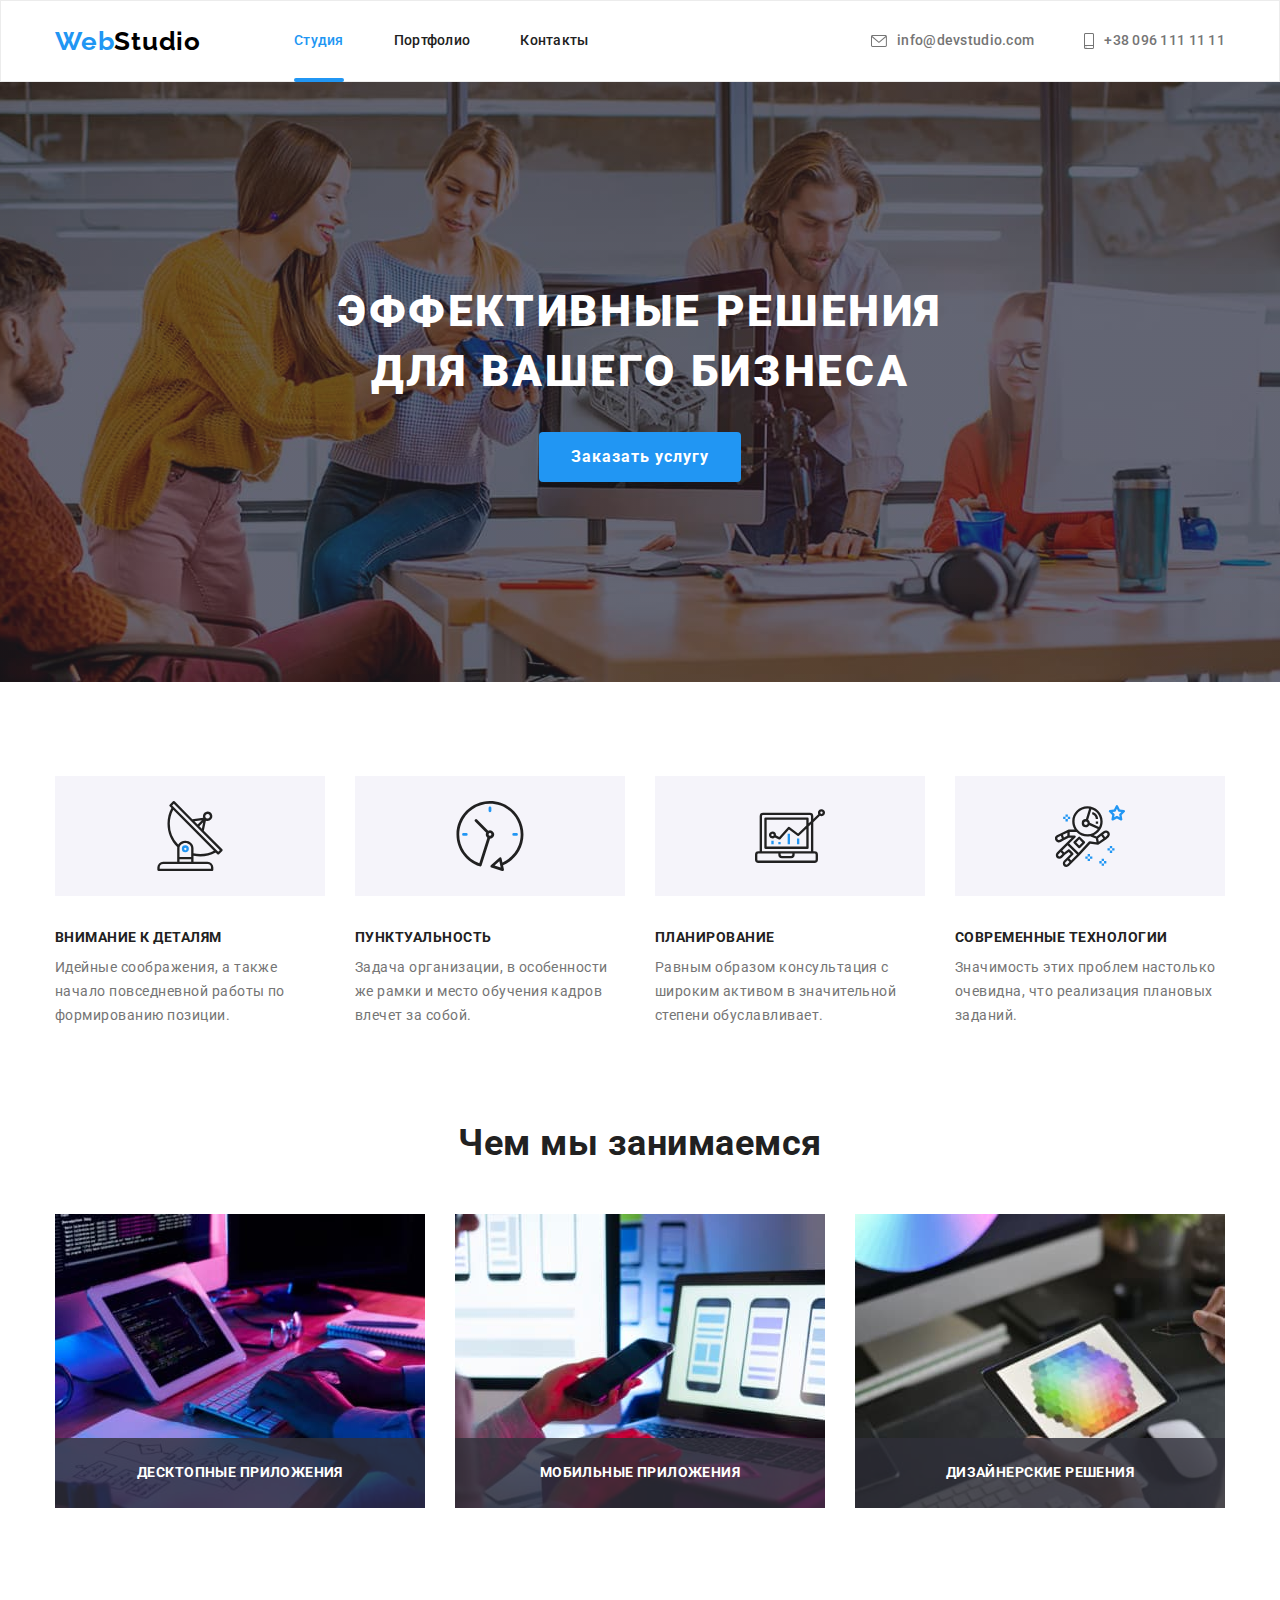
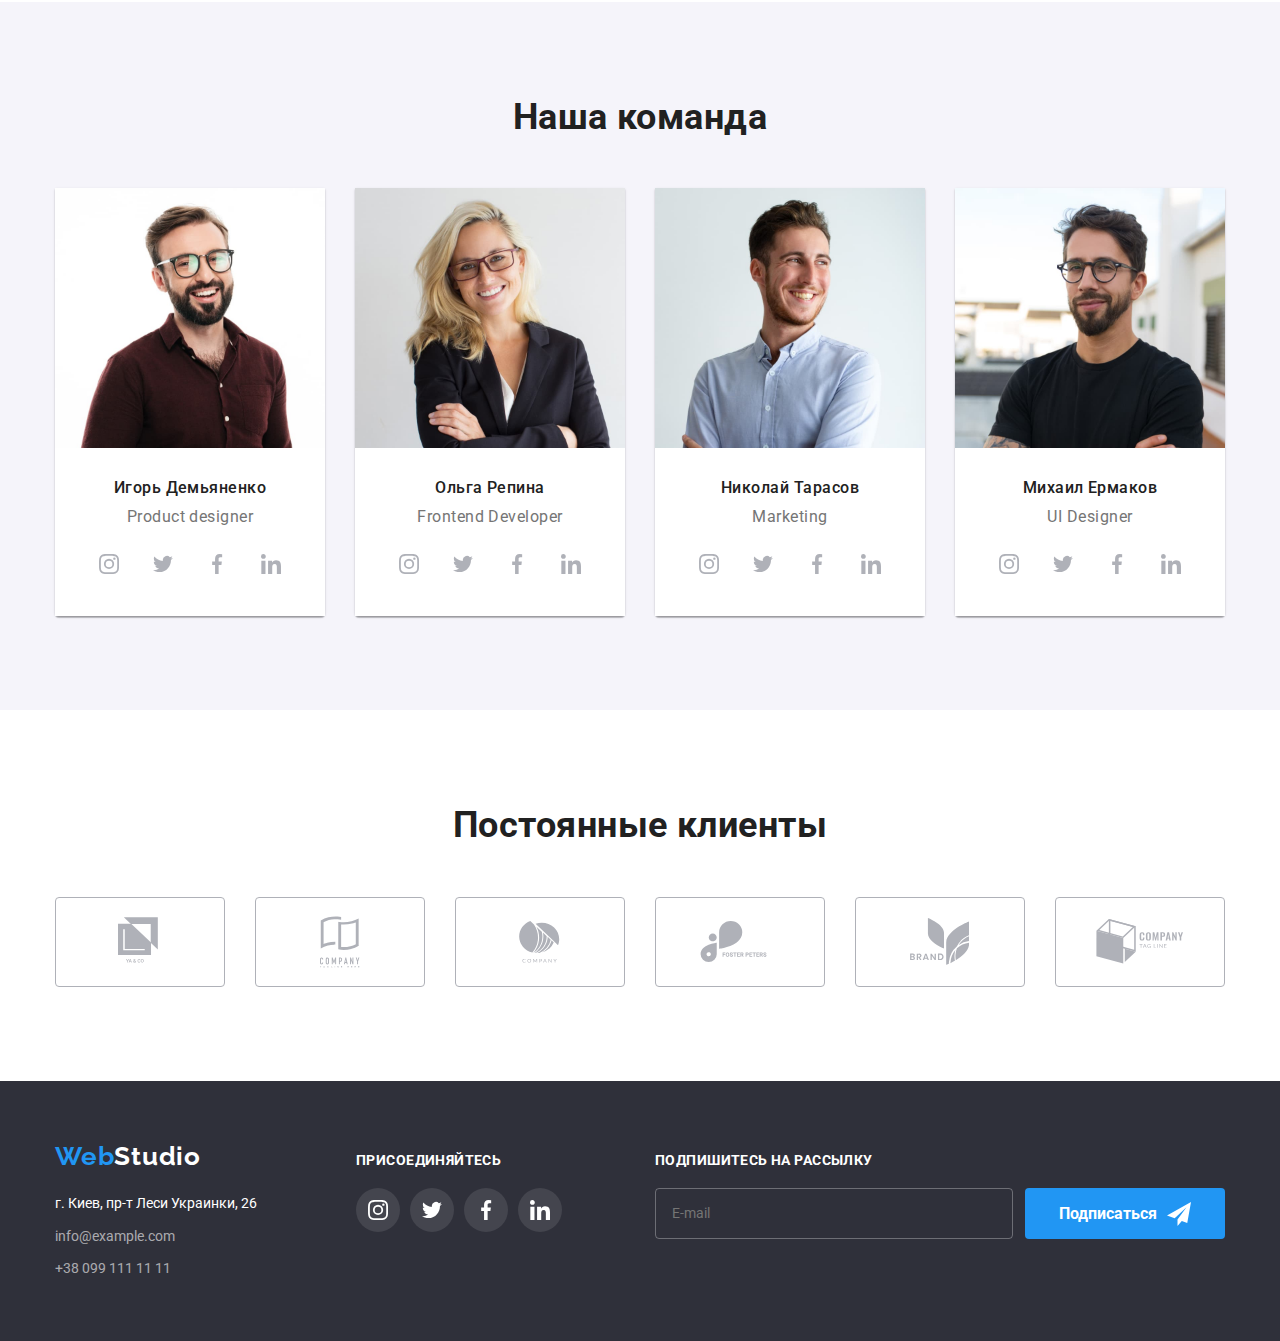
==== commit b6b4befd: "изменила синтаксис на scss" ====
--- a/index.html
+++ b/index.html
@@ -9,8 +9,7 @@
       href="https://fonts.googleapis.com/css2?family=Raleway:wght@700&family=Roboto:wght@400;500;700;900&display=swap"
       rel="stylesheet"
     />
-    <link rel="stylesheet" href="./css/modern-normalize.css" />
-    <link rel="stylesheet" href="./css/styles.css" />
+    <link rel="stylesheet" href="./css/main.min.css" />
   </head>
 
   <body>
@@ -139,11 +138,11 @@
         <div class="container">
           <h2 class="team__title">Наша команда</h2>
           <ul class="team__list">
-            <li class="team__item">
+            <li class="team-member">
               <img src="./images/igor.jpg" alt="Игорь Демьяненко" />
-              <div class="team__meta">
-                <h3>Игорь Демьяненко</h3>
-                <p>Product designer</p>
+              <div class="team-member__meta">
+                <h3 class="team-member__name">Игорь Демьяненко</h3>
+                <p class="team-member__position">Product designer</p>
                 <ul class="social-list">
                   <li>
                     <a class="social-list__link" href="#">
@@ -176,11 +175,11 @@
                 </ul>
               </div>
             </li>
-            <li class="team__item">
+            <li class="team-member">
               <img src="./images/olga.jpg" alt="Ольга Репина" />
-              <div class="team__meta">
-                <h3>Ольга Репина</h3>
-                <p>Frontend Developer</p>
+              <div class="team-member__meta">
+                <h3 class="team-member__name">Ольга Репина</h3>
+                <p class="team-member__position">Frontend Developer</p>
                 <ul class="social-list">
                   <li>
                     <a class="social-list__link" href="#">
@@ -213,11 +212,11 @@
                 </ul>
               </div>
             </li>
-            <li class="team__item">
+            <li class="team-member">
               <img src="./images/nikolaj.jpg" alt="Николай Тарасов" />
-              <div class="team__meta">
-                <h3>Николай Тарасов</h3>
-                <p>Marketing</p>
+              <div class="team-member__meta">
+                <h3 class="team-member__name">Николай Тарасов</h3>
+                <p class="team-member__position">Marketing</p>
                 <ul class="social-list">
                   <li>
                     <a class="social-list__link" href="#">
@@ -250,11 +249,11 @@
                 </ul>
               </div>
             </li>
-            <li class="team__item">
+            <li class="team-member">
               <img src="./images/mihayil.jpg" alt="Михаил Ермаков" />
-              <div class="team__meta">
-                <h3>Михаил Ермаков</h3>
-                <p>UI Designer</p>
+              <div class="team-member__meta">
+                <h3 class="team-member__name">Михаил Ермаков</h3>
+                <p class="team-member__position">UI Designer</p>
                 <ul class="social-list">
                   <li>
                     <a class="social-list__link" href="#">
@@ -408,7 +407,7 @@
           <button class="button-close" data-modal-close>
             <svg width="30px" height="30px">
               <use
-                class="button-close-icon"
+                class="button-close--color"
                 href="./images/icons.svg#icon-close"
               ></use>
             </svg>
@@ -424,20 +423,22 @@
           <a href="./" class="logo footer__logo">
             <span class="logo--color">Web</span>Studio
           </a>
-          <address class="flex-address hover">
+          <address>
             <p>г. Киев, пр-т Леси Украинки, 26</p>
             <p>
-              <a href="mailto:info@example.com" class="contacts"
+              <a href="mailto:info@example.com" class="footer-address__contacts"
                 >info@example.com</a
               >
             </p>
             <p>
-              <a href="tel:+380991111111" class="contacts">+38 099 111 11 11</a>
+              <a href="tel:+380991111111" class="footer-address__contacts"
+                >+38 099 111 11 11</a
+              >
             </p>
           </address>
         </div>
         <div class="footer-social">
-          <h3 class="footer-social__title">Присоединяйтесь</h3>
+          <h3 class="footer__title">Присоединяйтесь</h3>
           <ul class="social-list footer__social-list">
             <li>
               <a
@@ -486,20 +487,20 @@
           </ul>
         </div>
         <div class="footer-sign">
-          <b class="footer-form-title">Подпишитесь на рассылку</b>
+          <b class="footer__title">Подпишитесь на рассылку</b>
           <form class="js-speaker-form footer-form">
-            <div class="footer-form-field">
+            <div class="footer-form__field">
               <input
                 type="email"
                 name="mail"
                 placeholder="E-mail"
-                class="footer-form-input"
+                class="footer-form__input"
               />
             </div>
             <button type="submit" class="button footer__button">
               <div class="footer-button-flex">
                 <span>Подписаться</span>
-                <svg class="footer-form-icon" width="24px" height="24px">
+                <svg class="footer-form__icon" width="24px" height="24px">
                   <use href="./images/icons.svg#icon-send"></use>
                 </svg>
               </div>
--- a/css/main.min.css
+++ b/css/main.min.css
@@ -0,0 +1,3 @@
+/*! modern-normalize v1.0.0 | MIT License | https://github.com/sindresorhus/modern-normalize */*,*::before,*::after{-webkit-box-sizing:border-box;box-sizing:border-box}*{list-style:none;text-decoration:none}img{display:block;max-width:100%;height:auto}h1,h2,h3,h4,p{margin:0;padding:0}:root{-moz-tab-size:4;-o-tab-size:4;tab-size:4}html{line-height:1.15;-webkit-text-size-adjust:100%}body{margin:0;padding:0}body{font-family:system-ui,-apple-system,"Segoe UI",Roboto,Helvetica,Arial,sans-serif,"Apple Color Emoji","Segoe UI Emoji"}hr{height:0;color:inherit}abbr[title]{-webkit-text-decoration:underline dotted;text-decoration:underline dotted}b,strong{font-weight:bolder}code,kbd,samp,pre{font-family:ui-monospace, SFMono-Regular, Consolas, 'Liberation Mono', Menlo,+ monospace;font-size:1em}small{font-size:80%}sub,sup{font-size:75%;line-height:0;position:relative;vertical-align:baseline}sub{bottom:-0.25em}sup{top:-0.5em}table{text-indent:0;border-color:inherit}button,input,optgroup,select,textarea{font-family:inherit;font-size:100%;line-height:1.15;margin:0}address{font-style:normal}button,select{text-transform:none}button,[type='button'],[type='reset'],[type='submit']{-webkit-appearance:button}::-moz-focus-inner{border-style:none;padding:0}:-moz-focusring{outline:1px dotted ButtonText}:-moz-ui-invalid{box-shadow:none}legend{padding:0}progress{vertical-align:baseline}::-webkit-inner-spin-button,::-webkit-outer-spin-button{height:auto}[type='search']{-webkit-appearance:textfield;outline-offset:-2px}::-webkit-search-decoration{-webkit-appearance:none}::-webkit-file-upload-button{-webkit-appearance:button;font:inherit}summary{display:list-item}.visually-hidden{position:absolute;width:1px;height:1px;margin:-1px;border:0;padding:0;white-space:nowrap;-webkit-clip-path:inset(100%);clip-path:inset(100%);clip:rect(0 0 0 0);overflow:hidden}body{background-color:#ffffff;color:#212121;font-family:Roboto, sans-serif}.container{width:1200px;padding-left:15px;padding-right:15px;margin-left:auto;margin-right:auto}.features,.job,.team,.clients,.pfl{padding-top:94px;padding-bottom:94px;letter-spacing:0.03em}.features{padding-bottom:0}.team{background-color:#f5f4fa}.features__title,.team__title,.job__title,.team__title,.clients__title{margin-top:0;margin-bottom:50px;font-weight:700;font-size:36px;line-height:1.17;text-align:center}.page-header{position:-webkit-sticky;position:sticky;width:100%;top:-1px;left:0;z-index:100;background-color:#fff;border:1px solid #ececec;letter-spacing:0.02em;font-size:14px;line-height:1.14;font-weight:500}.page-header__nav{display:-webkit-box;display:-ms-flexbox;display:flex;-webkit-box-align:center;-ms-flex-align:center;align-items:center}.page-header-flex{display:-webkit-box;display:-ms-flexbox;display:flex;-webkit-box-align:center;-ms-flex-align:center;align-items:center;min-height:80px}.logo{font-family:Raleway, sans-serif;font-weight:700;font-size:26px;line-height:1.192;letter-spacing:0.03em;color:#000}.logo--color{color:#2196f3}.logo:focus{outline:none;-webkit-box-shadow:0 0 0 2px #2196f3;box-shadow:0 0 0 2px #2196f3;border-radius:4px}.footer__logo{width:-webkit-fit-content;width:-moz-fit-content;width:fit-content;display:block;margin-bottom:20px;color:#fff}.footer__logo:focus{outline:none;-webkit-box-shadow:0 0 0 1px #2196f3;box-shadow:0 0 0 1px #2196f3;border-radius:4px}.site-nav{display:-webkit-box;display:-ms-flexbox;display:flex;-webkit-box-align:center;-ms-flex-align:center;align-items:center;margin:0;margin-left:93px;padding:0}.site-nav__item:not(:first-child){margin-left:50px}.site-nav__link{display:block;padding-top:32px;padding-bottom:32px;color:var(--primary-text-color);-webkit-transition:color 250ms cubic-bezier(0.4, 0, 0.2, 1);transition:color 250ms cubic-bezier(0.4, 0, 0.2, 1)}.site-nav__link--current{color:#2196f3}.site-nav__link--current{position:relative}.site-nav__link--current::after{position:absolute;display:block;bottom:-1px;left:0;content:'';width:100%;height:4px;border-radius:4px;background-color:#2196f3}.site-nav__link:hover{color:#2196f3}.site-nav__link:focus{color:#2196f3;outline:none}.contacts-nav{display:-webkit-box;display:-ms-flexbox;display:flex;margin:0;margin-left:auto;padding:0;white-space:nowrap}.contacts-nav__item{margin-left:50px}.contacts-nav__link{display:-webkit-box;display:-ms-flexbox;display:flex;-webkit-box-align:center;-ms-flex-align:center;align-items:center;color:#757575;-webkit-transition:color 250ms cubic-bezier(0.4, 0, 0.2, 1);transition:color 250ms cubic-bezier(0.4, 0, 0.2, 1)}.contacts-nav__link:hover,.contacts-nav__link:focus{color:#2196f3;outline:none}.contacts-nav__icon{margin-right:10px;fill:currentColor}.hero{max-width:1600px;min-height:600px;margin-left:auto;margin-right:auto;background-image:-webkit-gradient(linear, left top, right top, from(rgba(47,48,58,0.4)), to(rgba(47,48,58,0.4))),url("./../images/hero.jpg");background-image:linear-gradient(to right, rgba(47,48,58,0.4), rgba(47,48,58,0.4)),url("./../images/hero.jpg");background-size:cover;background-position:center;background-repeat:no-repeat;background-color:#c4c4c4;color:#fff;letter-spacing:0.06em;text-align:center}.hero__title{margin-bottom:30px;margin-right:auto;margin-left:auto;max-width:696px;color:#fff;font-weight:900;font-size:44px;line-height:1.36;letter-spacing:0.06em;text-transform:uppercase}.hero__content{padding-top:200px;padding-bottom:200px}.button{display:inline-block;padding:10px 32px;min-width:136px;font-weight:700;font-size:16px;line-height:1.875;-webkit-box-align:center;-ms-flex-align:center;align-items:center;text-align:center;color:#fff;background-color:#2196f3;border-radius:4px;border-width:0;cursor:pointer}.button:focus{outline:none;-webkit-box-shadow:0 0 0 2px #fff;box-shadow:0 0 0 2px #fff;border-radius:4px}.features__list{display:-webkit-box;display:-ms-flexbox;display:flex;-ms-flex-wrap:wrap;flex-wrap:wrap;padding:0;margin:0;margin-top:calc(-1 * 30px);margin-left:calc(-1 * 30px);text-align:left}.features__item{-ms-flex-preferred-size:calc(100% / 4 - 30px);flex-basis:calc(100% / 4 - 30px);margin-top:30px;margin-left:30px}.features__icon{padding:20px 100px;margin-bottom:30px;width:270px;height:120px;background-color:#f5f4fa}.features__subtitle{margin-bottom:10px;font-weight:700;font-size:14px;line-height:1.14;text-transform:uppercase}.features__descr{color:#757575;font-weight:400;font-size:14px;line-height:1.71}.job__list{display:-webkit-box;display:-ms-flexbox;display:flex;-ms-flex-wrap:wrap;flex-wrap:wrap;padding:0;margin:0;margin-top:calc(-1 * 30px);margin-left:calc(-1 * 30px)}.job__item{-ms-flex-preferred-size:calc(100% / 3 - 30px);flex-basis:calc(100% / 3 - 30px);margin-top:30px;margin-left:30px;position:relative}.job__subtitle{position:absolute;bottom:0;padding-top:27px;padding-bottom:27px;width:100%;color:#fff;background-color:rgba(47,48,58,0.8);font-weight:700;font-size:14px;line-height:1.14;text-transform:uppercase;letter-spacing:0.03em;text-align:center}.team__list{display:-webkit-box;display:-ms-flexbox;display:flex;-ms-flex-wrap:wrap;flex-wrap:wrap;padding:0;margin:0;margin-top:calc(-1 * 30px);margin-left:calc(-1 * 30px);line-height:1.19}.team-member{-ms-flex-preferred-size:calc(100% / 4 - 30px);flex-basis:calc(100% / 4 - 30px);margin-top:30px;margin-left:30px;-webkit-box-shadow:0px 1px 3px rgba(0,0,0,0.12),0px 1px 1px rgba(0,0,0,0.14),0px 2px 1px rgba(0,0,0,0.2);box-shadow:0px 1px 3px rgba(0,0,0,0.12),0px 1px 1px rgba(0,0,0,0.14),0px 2px 1px rgba(0,0,0,0.2);border-radius:0px 0px 4px 4px}.team-member__meta{padding-top:30px;padding-bottom:30px;padding-left:32px;padding-right:32px;background-color:#fff}.team-member__name{margin-top:0;margin-bottom:10px;font-weight:500;font-size:16px;text-align:center}.team-member__position{margin-bottom:16px;color:#757575;font-weight:400;font-size:16px;text-align:center}.social-list{display:-webkit-box;display:-ms-flexbox;display:flex;-webkit-box-pack:justify;-ms-flex-pack:justify;justify-content:space-between;margin:0;padding:0;color:#afb1b8}.social-list__link{display:block;padding:0;margin:0;color:#afb1b8;line-height:0;border-radius:50%;-webkit-transition:background-color 250ms cubic-bezier(0.4, 0, 0.2, 1),color 250ms cubic-bezier(0.4, 0, 0.2, 1);transition:background-color 250ms cubic-bezier(0.4, 0, 0.2, 1),color 250ms cubic-bezier(0.4, 0, 0.2, 1)}.social-list__link:hover,.social-list__link:focus{background-color:#2196f3;color:#fff}.social-list__link:focus{outline:none;-webkit-box-shadow:0 0 0 1px #f5f4fa;box-shadow:0 0 0 1px #f5f4fa;border-radius:50%}.social-list__link--color{background-color:rgba(255,255,255,0.1);color:#fff}.social-list__icon{padding:12px;width:44px;height:44px;fill:currentColor}.clients__list{display:-webkit-box;display:-ms-flexbox;display:flex;-ms-flex-wrap:wrap;flex-wrap:wrap;padding:0;margin:0;margin-top:calc(-1 * 30px);margin-left:calc(-1 * 30px);line-height:1.19}.clients__item{-ms-flex-preferred-size:calc(100% / 6 - 30px);flex-basis:calc(100% / 6 - 30px);margin-left:30px;margin-top:30px}.clients__link{display:-webkit-box;display:-ms-flexbox;display:flex;-webkit-box-pack:center;-ms-flex-pack:center;justify-content:center;-webkit-box-align:center;-ms-flex-align:center;align-items:center;height:90px;border:1px solid #afb1b8;border-radius:4px;color:#afb1b8;-webkit-transition:color 250ms cubic-bezier(0.4, 0, 0.2, 1),border 250ms cubic-bezier(0.4, 0, 0.2, 1);transition:color 250ms cubic-bezier(0.4, 0, 0.2, 1),border 250ms cubic-bezier(0.4, 0, 0.2, 1)}.clients__link:hover{color:#2196f3;border:1px solid #2196f3}.clients__link:focus{color:#2196f3;border:1px solid #2196f3;outline:none;-webkit-box-shadow:0 0 0 1px #2196f3;box-shadow:0 0 0 1px #2196f3;border-radius:4px}.clients__icon{fill:currentColor}.backdrop{position:fixed;top:0;left:0;width:100%;height:100%;z-index:101;background-color:rgba(0,0,0,0.2);-webkit-transition:opacity 500ms cubic-bezier(0.4, 0, 0.2, 1);transition:opacity 500ms cubic-bezier(0.4, 0, 0.2, 1)}.backdrop.is-hidden{visibility:hidden;opacity:0;pointer-events:none}.modal{position:absolute;top:50%;left:50%;-webkit-transform:translate(-50%, -50%);transform:translate(-50%, -50%);min-width:528px;min-height:581px;-webkit-box-shadow:0px 1px 3px rgba(0,0,0,0.12),0px 1px 1px rgba(0,0,0,0.14),0px 2px 1px rgba(0,0,0,0.2);box-shadow:0px 1px 3px rgba(0,0,0,0.12),0px 1px 1px rgba(0,0,0,0.14),0px 2px 1px rgba(0,0,0,0.2);border-radius:4px;background-color:#fff}.button-close{position:absolute;top:8px;right:8px;cursor:pointer;padding:0;width:30px;height:30px;border:none;border-radius:50%;line-height:0;-webkit-transition:color 250ms cubic-bezier(0.4, 0, 0.2, 1);transition:color 250ms cubic-bezier(0.4, 0, 0.2, 1)}.button-close:hover{color:#2196f3}.button-close:focus{color:#2196f3;outline:none;-webkit-box-shadow:0 0 0 1px #2196f3;box-shadow:0 0 0 1px #2196f3}.button-close--color{fill:currentColor}.form{margin-right:40px;margin-left:40px;margin-top:40px;margin-bottom:40px;font-weight:400;font-size:12px;line-height:1.167;letter-spacing:0.01em;color:#757575}.form__title{display:inline-block;margin-bottom:12px;font-weight:700;font-size:20px;line-height:1.15;text-align:center;letter-spacing:0.03em;color:#212121}.form__field{display:-webkit-box;display:-ms-flexbox;display:flex;-webkit-box-orient:vertical;-webkit-box-direction:normal;-ms-flex-direction:column;flex-direction:column;margin-bottom:10px}.form__field::-webkit-input-placeholder{color:rgba(117,117,117,0.5)}.form__field:-ms-input-placeholder{color:rgba(117,117,117,0.5)}.form__field::-ms-input-placeholder{color:rgba(117,117,117,0.5)}.form__field::placeholder{color:rgba(117,117,117,0.5)}.form__label{margin:0;padding:0;margin-bottom:4px}.form__wrapper{position:relative}.form__input{margin:0;padding:0;padding-top:11px;padding-bottom:11px;padding-right:12px;padding-left:42px;width:100%;border-radius:4px;border:1px solid rgba(33,33,33,0.2);-webkit-transition:color 250ms cubic-bezier(0.4, 0, 0.2, 1);transition:color 250ms cubic-bezier(0.4, 0, 0.2, 1)}.form__input:focus{outline:none;border:1px solid #2196f3;caret-color:#2196f3}.form__input:focus ~ .form__icon{color:#2196f3}.form__icon{position:absolute;left:12px;top:50%;width:18px;height:18px;color:#212121;fill:currentColor;-webkit-transform:translateY(-50%);transform:translateY(-50%);-webkit-transition:color 250ms cubic-bezier(0.4, 0, 0.2, 1);transition:color 250ms cubic-bezier(0.4, 0, 0.2, 1)}.form__comment{padding:12px 16px;-webkit-box-sizing:border-box;box-sizing:border-box;border-radius:4px;border:1px solid rgba(33,33,33,0.2)}.form__comment:focus{outline:none;border:1px solid #2196f3;caret-color:#2196f3}.policy-field{display:-webkit-box;display:-ms-flexbox;display:flex;-webkit-box-pack:center;-ms-flex-pack:center;justify-content:center;font-weight:normal;font-size:14px;line-height:1.714;letter-spacing:0.03em}.policy{display:-webkit-box;display:-ms-flexbox;display:flex;-webkit-box-align:center;-ms-flex-align:center;align-items:center;margin:0;cursor:pointer;padding:0;margin-bottom:30px}.policy-icon{display:inline-block;width:16px;height:15px;margin-right:8px;border:2px solid #212121;border-radius:2px}.policy-icon use{display:none}.policy-input{position:absolute;width:1px;height:1px;margin:-1px;border:0;padding:0;white-space:nowrap;-webkit-clip-path:inset(100%);clip-path:inset(100%);clip:rect(0 0 0 0);overflow:hidden}.policy-input:checked+.policy-icon use{display:inline-block}.policy-input:checked+.policy-icon{border:none}.policy-link{margin-left:4px;text-decoration:underline;color:#2196f3}.textaria{resize:none}.form__button{display:block;margin-left:auto;margin-right:auto;margin-bottom:40px;-webkit-box-shadow:0px 4px 4px rgba(0,0,0,0.15);box-shadow:0px 4px 4px rgba(0,0,0,0.15)}.form__button:hover,.form__button:focus{background-color:#188ce8}.footer{width:100%;margin-left:auto;margin-right:auto;min-height:252px;background-color:#2f303a;color:#fff;font-style:normal;font-weight:400;font-size:14px;line-height:1.714}.footer__title{display:inline-block;margin-bottom:20px;font-weight:700;font-size:14px;line-height:1.14;text-transform:uppercase;letter-spacing:0.03em}.flex-footer{display:-webkit-box;display:-ms-flexbox;display:flex;-webkit-box-align:baseline;-ms-flex-align:baseline;align-items:baseline;padding-top:60px;padding-bottom:60px}.footer p{display:inline-block;width:-webkit-fit-content;width:-moz-fit-content;width:fit-content;margin-bottom:9px}.footer p:last-child{margin-bottom:0}.footer-address{display:-webkit-box;display:-ms-flexbox;display:flex;-webkit-box-orient:vertical;-webkit-box-direction:normal;-ms-flex-direction:column;flex-direction:column;-webkit-box-pack:center;-ms-flex-pack:center;justify-content:center}.footer-address__contacts{padding:0;color:rgba(255,255,255,0.6);-webkit-transition:color 250ms cubic-bezier(0.4, 0, 0.2, 1);transition:color 250ms cubic-bezier(0.4, 0, 0.2, 1)}.footer-address__contacts:focus{outline:none;-webkit-box-shadow:0 0 0 1px #2196f3;box-shadow:0 0 0 1px #2196f3;border-radius:4px}.footer-address__contacts:hover{color:#2196f3}.footer-social{margin-left:86px}.footer__social-list{min-width:206px}.footer-sign{display:-webkit-box;display:-ms-flexbox;display:flex;-webkit-box-orient:vertical;-webkit-box-direction:normal;-ms-flex-direction:column;flex-direction:column;margin-left:93px}.footer-form{display:-webkit-box;display:-ms-flexbox;display:flex}.footer-form__input{margin:0;margin-right:12px;padding:0;padding-top:16px;padding-bottom:16px;padding-left:16px;width:358px;color:rgba(255,255,255,0.6);background:transparent;-webkit-box-sizing:border-box;box-sizing:border-box;border-radius:4px;border:1px solid rgba(255,255,255,0.3)}.footer__button{padding:0;padding-top:10px;padding-bottom:10px;min-width:200px}.footer-form__icon{margin-left:10px}.footer-button-flex{display:-webkit-box;display:-ms-flexbox;display:flex;-webkit-box-pack:center;-ms-flex-pack:center;justify-content:center;-webkit-box-align:center;-ms-flex-align:center;align-items:center}.button-list{display:-webkit-box;display:-ms-flexbox;display:flex;-ms-flex-wrap:wrap;flex-wrap:wrap;-webkit-box-align:center;-ms-flex-align:center;align-items:center;-webkit-box-pack:center;-ms-flex-pack:center;justify-content:center;margin:0;margin-bottom:34px;padding:0;padding-bottom:16px}.button-list__item:not(:last-child){margin-right:8px}.button-list__button{display:inline-block;border-radius:4px;border-width:0;padding:6px 22px;min-width:73px;font-family:inherit;font-weight:500;font-size:16px;line-height:1.62;-webkit-box-align:center;-ms-flex-align:center;align-items:center;text-align:center;color:#212121;background-color:#f5f4fa;cursor:pointer;-webkit-transition:background-color 250ms cubic-bezier(0.4, 0, 0.2, 1),color 250ms cubic-bezier(0.4, 0, 0.2, 1),-webkit-box-shadow 250ms cubic-bezier(0.4, 0, 0.2, 1);transition:background-color 250ms cubic-bezier(0.4, 0, 0.2, 1),color 250ms cubic-bezier(0.4, 0, 0.2, 1),-webkit-box-shadow 250ms cubic-bezier(0.4, 0, 0.2, 1);transition:background-color 250ms cubic-bezier(0.4, 0, 0.2, 1),color 250ms cubic-bezier(0.4, 0, 0.2, 1),box-shadow 250ms cubic-bezier(0.4, 0, 0.2, 1);transition:background-color 250ms cubic-bezier(0.4, 0, 0.2, 1),color 250ms cubic-bezier(0.4, 0, 0.2, 1),box-shadow 250ms cubic-bezier(0.4, 0, 0.2, 1),-webkit-box-shadow 250ms cubic-bezier(0.4, 0, 0.2, 1)}.button-list__button:hover,.button-list__button:focus{color:#fff;background-color:#2196f3;-webkit-box-shadow:0px 3px 1px rgba(0,0,0,0.1),0px 1px 2px rgba(0,0,0,0.08),0px 2px 2px rgba(0,0,0,0.12);box-shadow:0px 3px 1px rgba(0,0,0,0.1),0px 1px 2px rgba(0,0,0,0.08),0px 2px 2px rgba(0,0,0,0.12);outline:none}.pfl__list{display:-webkit-box;display:-ms-flexbox;display:flex;-ms-flex-wrap:wrap;flex-wrap:wrap;margin:0;padding:0;margin-top:calc(-1 * 30px);margin-left:calc(-1 * 30px)}.pfl__item{-ms-flex-preferred-size:calc(100% / 3 - 30px);flex-basis:calc(100% / 3 - 30px);margin-left:30px;margin-top:30px;border:1px solid #eee}.product{color:#212121;display:block;-webkit-transition:-webkit-box-shadow 250px cubic-bezier(0.4, 0, 0.2, 1);transition:-webkit-box-shadow 250px cubic-bezier(0.4, 0, 0.2, 1);transition:box-shadow 250px cubic-bezier(0.4, 0, 0.2, 1);transition:box-shadow 250px cubic-bezier(0.4, 0, 0.2, 1), -webkit-box-shadow 250px cubic-bezier(0.4, 0, 0.2, 1)}.product:hover,.product:focus{-webkit-box-shadow:0px 1px 1px rgba(0,0,0,0.12),0px 4px 4px rgba(0,0,0,0.06),1px 4px 6px rgba(0,0,0,0.16);box-shadow:0px 1px 1px rgba(0,0,0,0.12),0px 4px 4px rgba(0,0,0,0.06),1px 4px 6px rgba(0,0,0,0.16);outline:none}.product__thumb{position:relative;overflow:hidden}.product__descr{position:absolute;display:-webkit-box;display:-ms-flexbox;display:flex;-webkit-box-pack:center;-ms-flex-pack:center;justify-content:center;-webkit-box-align:center;-ms-flex-align:center;align-items:center;top:100%;left:0;width:100%;height:100%;padding:63px 24px;font-weight:400;font-size:18px;line-height:1.56;letter-spacing:0.03em;opacity:0;background-color:rgba(33,150,243,0.9);color:#fff;-webkit-transform:translateY(0);transform:translateY(0);-webkit-transition:opacity 250ms cubic-bezier(0.4, 0, 0.2, 1),-webkit-transform 250ms cubic-bezier(0.4, 0, 0.2, 1);transition:opacity 250ms cubic-bezier(0.4, 0, 0.2, 1),-webkit-transform 250ms cubic-bezier(0.4, 0, 0.2, 1);transition:opacity 250ms cubic-bezier(0.4, 0, 0.2, 1),transform 250ms cubic-bezier(0.4, 0, 0.2, 1);transition:opacity 250ms cubic-bezier(0.4, 0, 0.2, 1),transform 250ms cubic-bezier(0.4, 0, 0.2, 1),-webkit-transform 250ms cubic-bezier(0.4, 0, 0.2, 1)}.product:hover .product__descr,.product:focus .product__descr{opacity:1;-webkit-transform:translateY(-100%);transform:translateY(-100%)}.product__meta{padding:20px 24px}.product__name{margin:0;margin-bottom:4px;font-weight:700;font-size:18px;line-height:2;letter-spacing:0.06em}.product__type{margin:0;color:#757575;font-weight:400;font-size:16px;line-height:1.88;letter-spacing:0.03em}
+/*# sourceMappingURL=main.min.css.map */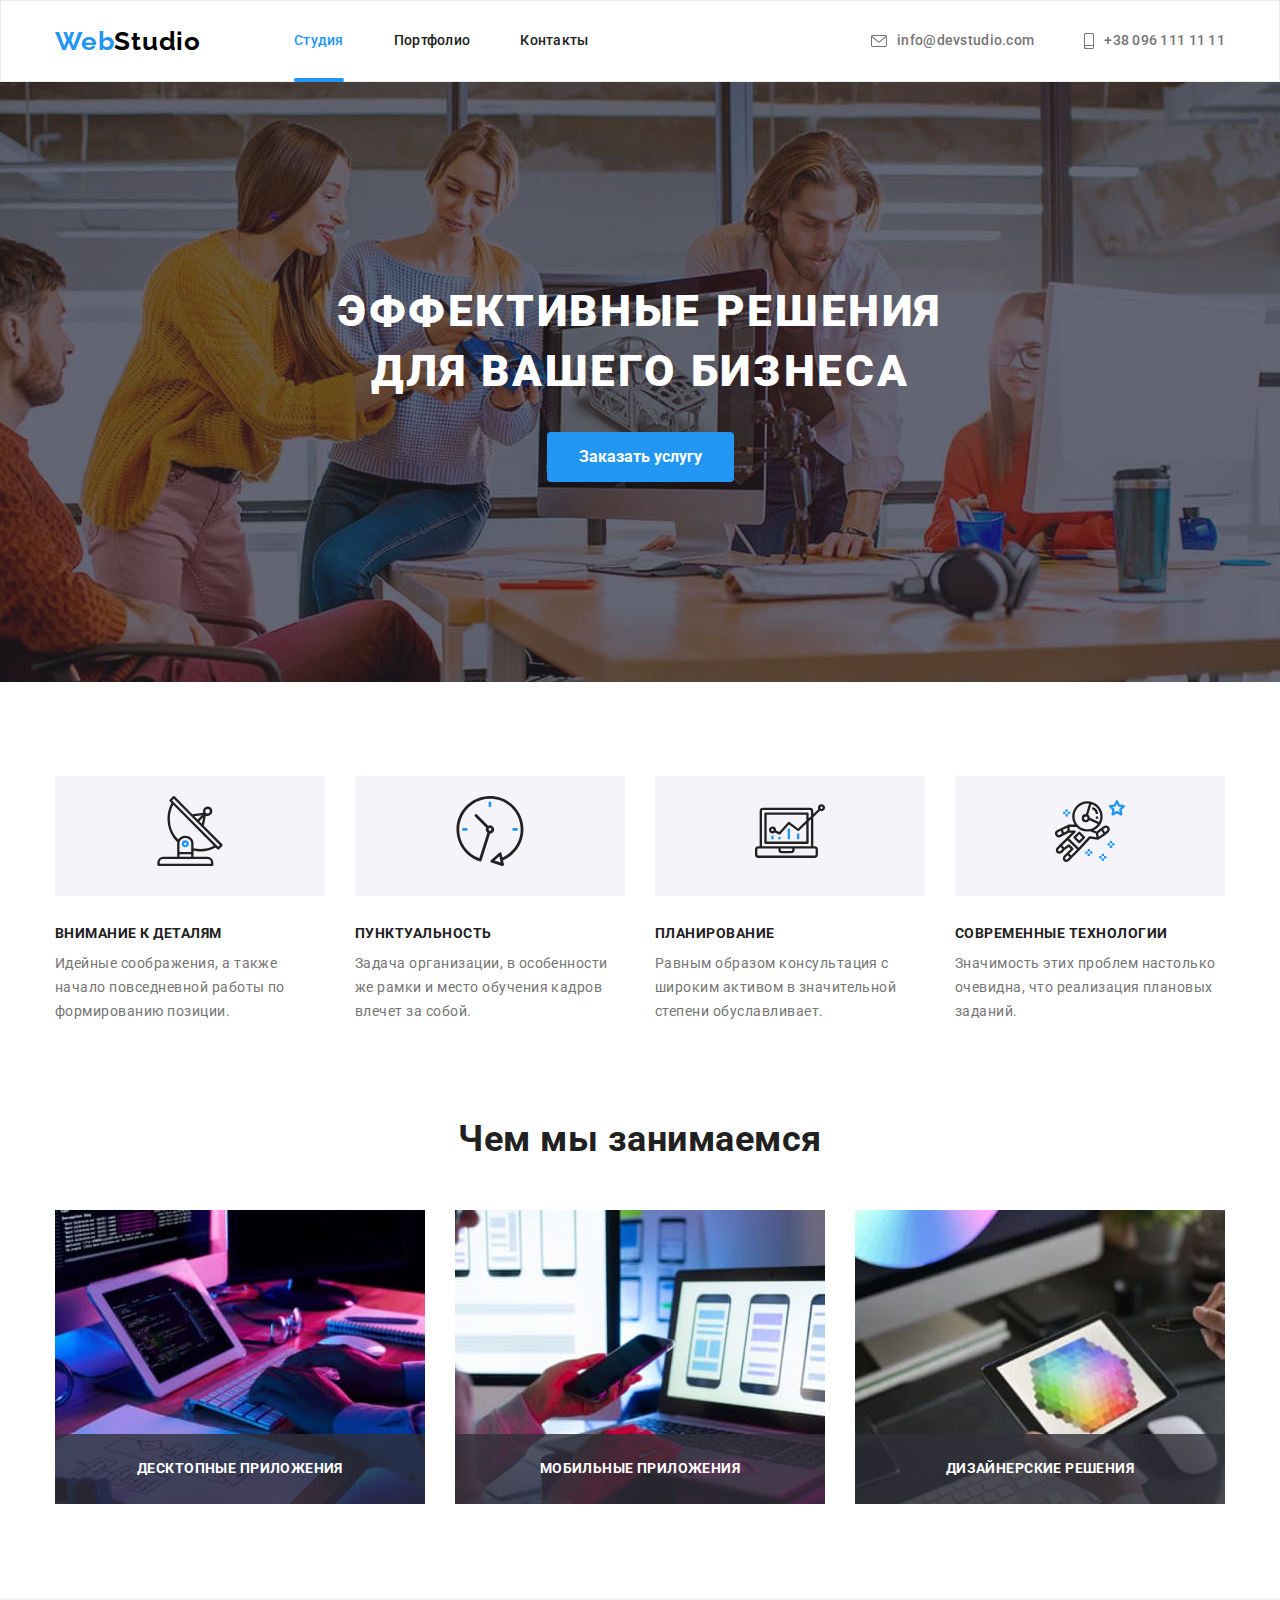
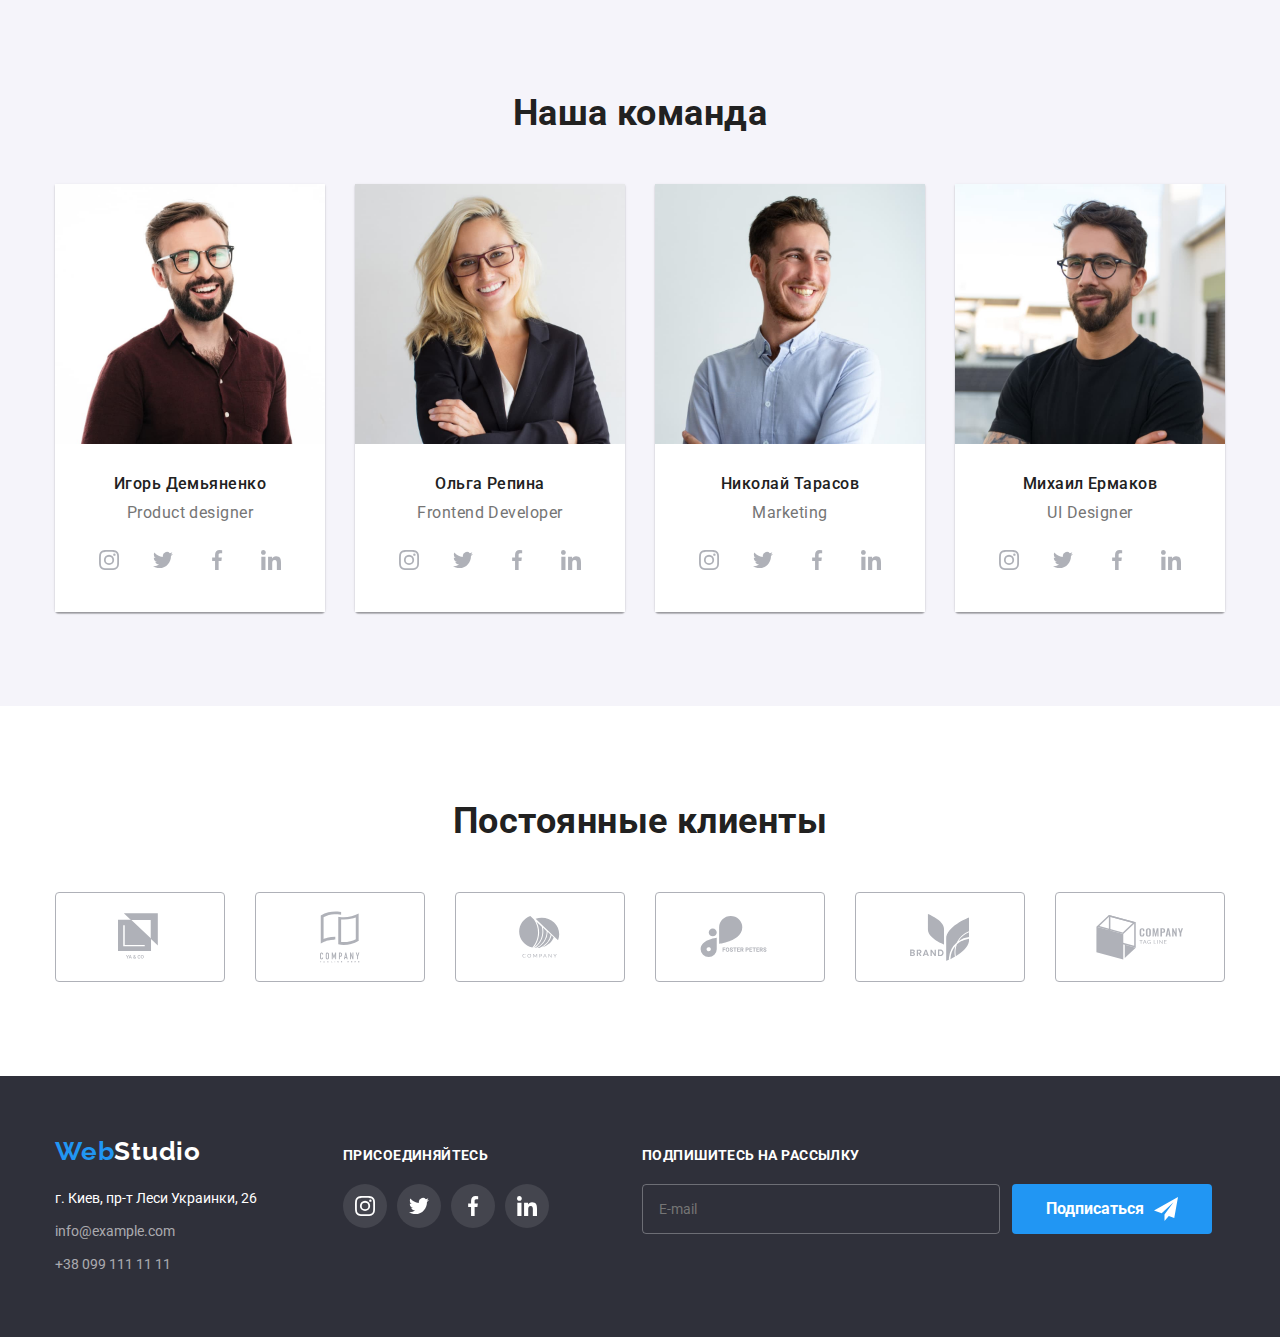
==== commit 1d3b32c1: "исправлены ошибки после проверки дз ментором" ====
--- a/index.html
+++ b/index.html
@@ -59,19 +59,23 @@
       <section class="hero">
         <div class="container hero__content">
           <h1 class="hero__title">Эффективные решения для вашего бизнеса</h1>
-          <a class="button" href="#" data-modal-open>Заказать услугу</a>
+          <button type="submit" class="button" data-modal-open>
+            Заказать услугу
+          </button>
         </div>
       </section>
 
       <!--Особенности-->
-      <section class="features">
+      <section class="section features">
         <div class="container">
-          <h2 class="features__title visually-hidden">Особенности</h2>
+          <h2 class="visually-hidden">Особенности</h2>
           <ul class="features__list">
             <li class="features__item">
-              <svg class="features__icon">
-                <use href="./images/icons.svg#icon-antenna"></use>
-              </svg>
+              <div class="features__icon">
+                <svg width="70px" height="70px">
+                  <use href="./images/icons.svg#icon-antenna"></use>
+                </svg>
+              </div>
               <h3 class="features__subtitle">Внимание к деталям</h3>
               <p class="features__descr">
                 Идейные соображения, а также начало повседневной работы по
@@ -79,9 +83,11 @@
               </p>
             </li>
             <li class="features__item">
-              <svg class="features__icon">
-                <use href="./images/icons.svg#icon-clock"></use>
-              </svg>
+              <div class="features__icon">
+                <svg width="70px" height="70px">
+                  <use href="./images/icons.svg#icon-clock"></use>
+                </svg>
+              </div>
               <h3 class="features__subtitle">Пунктуальность</h3>
               <p class="features__descr">
                 Задача организации, в особенности же рамки и место обучения
@@ -89,9 +95,11 @@
               </p>
             </li>
             <li class="features__item">
-              <svg class="features__icon">
-                <use href="./images/icons.svg#icon-diagram"></use>
-              </svg>
+              <div class="features__icon">
+                <svg width="70px" height="70px">
+                  <use href="./images/icons.svg#icon-diagram"></use>
+                </svg>
+              </div>
               <h3 class="features__subtitle">Планирование</h3>
               <p class="features__descr">
                 Равным образом консультация с широким активом в значительной
@@ -99,9 +107,11 @@
               </p>
             </li>
             <li class="features__item">
-              <svg class="features__icon">
-                <use href="./images/icons.svg#icon-astronaut"></use>
-              </svg>
+              <div class="features__icon">
+                <svg width="70px" height="70px">
+                  <use href="./images/icons.svg#icon-astronaut"></use>
+                </svg>
+              </div>
               <h3 class="features__subtitle">Современные технологии</h3>
               <p class="features__descr">
                 Значимость этих проблем настолько очевидна, что реализация
@@ -113,9 +123,9 @@
       </section>
 
       <!--Чем мы занимаемся-->
-      <section class="job">
+      <section class="section job">
         <div class="container">
-          <h2 class="job__title">Чем мы занимаемся</h2>
+          <h2 class="section__title">Чем мы занимаемся</h2>
           <ul class="job__list">
             <li class="job__item">
               <img src="./images/desktope.jpg" alt="десктопные приложения" />
@@ -134,15 +144,15 @@
       </section>
 
       <!--Наша команда-->
-      <section class="team">
+      <section class="section team">
         <div class="container">
-          <h2 class="team__title">Наша команда</h2>
+          <h2 class="section__title">Наша команда</h2>
           <ul class="team__list">
-            <li class="team-member">
+            <li class="team__item">
               <img src="./images/igor.jpg" alt="Игорь Демьяненко" />
-              <div class="team-member__meta">
-                <h3 class="team-member__name">Игорь Демьяненко</h3>
-                <p class="team-member__position">Product designer</p>
+              <div class="team__box">
+                <h3 class="team__name">Игорь Демьяненко</h3>
+                <p class="team__position">Product designer</p>
                 <ul class="social-list">
                   <li>
                     <a class="social-list__link" href="#">
@@ -175,11 +185,11 @@
                 </ul>
               </div>
             </li>
-            <li class="team-member">
+            <li class="team__item">
               <img src="./images/olga.jpg" alt="Ольга Репина" />
-              <div class="team-member__meta">
-                <h3 class="team-member__name">Ольга Репина</h3>
-                <p class="team-member__position">Frontend Developer</p>
+              <div class="team__box">
+                <h3 class="team__name">Ольга Репина</h3>
+                <p class="team__position">Frontend Developer</p>
                 <ul class="social-list">
                   <li>
                     <a class="social-list__link" href="#">
@@ -212,11 +222,11 @@
                 </ul>
               </div>
             </li>
-            <li class="team-member">
+            <li class="team__item">
               <img src="./images/nikolaj.jpg" alt="Николай Тарасов" />
-              <div class="team-member__meta">
-                <h3 class="team-member__name">Николай Тарасов</h3>
-                <p class="team-member__position">Marketing</p>
+              <div class="team__box">
+                <h3 class="team__name">Николай Тарасов</h3>
+                <p class="team__position">Marketing</p>
                 <ul class="social-list">
                   <li>
                     <a class="social-list__link" href="#">
@@ -249,11 +259,11 @@
                 </ul>
               </div>
             </li>
-            <li class="team-member">
+            <li class="team__item">
               <img src="./images/mihayil.jpg" alt="Михаил Ермаков" />
-              <div class="team-member__meta">
-                <h3 class="team-member__name">Михаил Ермаков</h3>
-                <p class="team-member__position">UI Designer</p>
+              <div class="team__box">
+                <h3 class="team__name">Михаил Ермаков</h3>
+                <p class="team__position">UI Designer</p>
                 <ul class="social-list">
                   <li>
                     <a class="social-list__link" href="#">
@@ -291,9 +301,9 @@
       </section>
 
       <!--Постоянные клиенты-->
-      <section class="clients">
+      <section class="section clients">
         <div class="container">
-          <h2 class="clients__title">Постоянные клиенты</h2>
+          <h2 class="section__title">Постоянные клиенты</h2>
           <ul class="clients__list">
             <li class="clients__item">
               <a class="clients__link" href="#">
@@ -352,7 +362,7 @@
                 <input
                   type="text"
                   name="user-name"
-                  id="name"
+                  id="user-name"
                   class="form__input"
                 />
                 <svg class="form__icon" width="18px" height="18px">
@@ -388,14 +398,17 @@
                 class="form__comment"
               ></textarea>
             </div>
-            <div class="policy-field">
-              <label class="policy">
-                <input type="checkbox" name="policy" class="policy-input" />
-                <svg class="policy-icon" width="16px" height="15px">
-                  <use href="./images/icons.svg#icon-check"></use>
+            <div class="policy">
+              <label class="policy__field">
+                <input type="checkbox" name="policy" class="policy__input" />
+                <svg class="policy__icon" width="16px" height="15px">
+                  <use
+                    class="policy__icon--display"
+                    href="./images/icons.svg#icon-check"
+                  ></use>
                 </svg>
                 Соглашаюсь с рассылкой и принимаю
-                <a href="#" class="policy-link">Условия договора</a>
+                <a href="#" class="policy__link">Условия договора</a>
               </label>
             </div>
             <div>
@@ -424,17 +437,21 @@
             <span class="logo--color">Web</span>Studio
           </a>
           <address>
-            <p>г. Киев, пр-т Леси Украинки, 26</p>
-            <p>
-              <a href="mailto:info@example.com" class="footer-address__contacts"
-                >info@example.com</a
-              >
-            </p>
-            <p>
-              <a href="tel:+380991111111" class="footer-address__contacts"
-                >+38 099 111 11 11</a
-              >
-            </p>
+            <p class="footer-address__text">г. Киев, пр-т Леси Украинки, 26</p>
+            <ul class="footer-address__list">
+              <li class="footer-address__item">
+                <a
+                  href="mailto:info@example.com"
+                  class="footer-address__contacts"
+                  >info@example.com</a
+                >
+              </li>
+              <li class="footer-address__item">
+                <a href="tel:+380991111111" class="footer-address__contacts"
+                  >+38 099 111 11 11</a
+                >
+              </li>
+            </ul>
           </address>
         </div>
         <div class="footer-social">
@@ -498,12 +515,10 @@
               />
             </div>
             <button type="submit" class="button footer__button">
-              <div class="footer-button-flex">
-                <span>Подписаться</span>
-                <svg class="footer-form__icon" width="24px" height="24px">
-                  <use href="./images/icons.svg#icon-send"></use>
-                </svg>
-              </div>
+              <span>Подписаться</span>
+              <svg class="footer-form__icon" width="24px" height="24px">
+                <use href="./images/icons.svg#icon-send"></use>
+              </svg>
             </button>
           </form>
         </div>
--- a/css/main.min.css
+++ b/css/main.min.css
@@ -1,3 +1,3 @@
 /*! modern-normalize v1.0.0 | MIT License | https://github.com/sindresorhus/modern-normalize */*,*::before,*::after{-webkit-box-sizing:border-box;box-sizing:border-box}*{list-style:none;text-decoration:none}img{display:block;max-width:100%;height:auto}h1,h2,h3,h4,p{margin:0;padding:0}:root{-moz-tab-size:4;-o-tab-size:4;tab-size:4}html{line-height:1.15;-webkit-text-size-adjust:100%}body{margin:0;padding:0}body{font-family:system-ui,-apple-system,"Segoe UI",Roboto,Helvetica,Arial,sans-serif,"Apple Color Emoji","Segoe UI Emoji"}hr{height:0;color:inherit}abbr[title]{-webkit-text-decoration:underline dotted;text-decoration:underline dotted}b,strong{font-weight:bolder}code,kbd,samp,pre{font-family:ui-monospace, SFMono-Regular, Consolas, 'Liberation Mono', Menlo,- monospace;font-size:1em}small{font-size:80%}sub,sup{font-size:75%;line-height:0;position:relative;vertical-align:baseline}sub{bottom:-0.25em}sup{top:-0.5em}table{text-indent:0;border-color:inherit}button,input,optgroup,select,textarea{font-family:inherit;font-size:100%;line-height:1.15;margin:0}address{font-style:normal}button,select{text-transform:none}button,[type='button'],[type='reset'],[type='submit']{-webkit-appearance:button}::-moz-focus-inner{border-style:none;padding:0}:-moz-focusring{outline:1px dotted ButtonText}:-moz-ui-invalid{box-shadow:none}legend{padding:0}progress{vertical-align:baseline}::-webkit-inner-spin-button,::-webkit-outer-spin-button{height:auto}[type='search']{-webkit-appearance:textfield;outline-offset:-2px}::-webkit-search-decoration{-webkit-appearance:none}::-webkit-file-upload-button{-webkit-appearance:button;font:inherit}summary{display:list-item}.visually-hidden{position:absolute;width:1px;height:1px;margin:-1px;border:0;padding:0;white-space:nowrap;-webkit-clip-path:inset(100%);clip-path:inset(100%);clip:rect(0 0 0 0);overflow:hidden}body{background-color:#ffffff;color:#212121;font-family:Roboto, sans-serif}.container{width:1200px;padding-left:15px;padding-right:15px;margin-left:auto;margin-right:auto}.features,.job,.team,.clients,.pfl{padding-top:94px;padding-bottom:94px;letter-spacing:0.03em}.features{padding-bottom:0}.team{background-color:#f5f4fa}.features__title,.team__title,.job__title,.team__title,.clients__title{margin-top:0;margin-bottom:50px;font-weight:700;font-size:36px;line-height:1.17;text-align:center}.page-header{position:-webkit-sticky;position:sticky;width:100%;top:-1px;left:0;z-index:100;background-color:#fff;border:1px solid #ececec;letter-spacing:0.02em;font-size:14px;line-height:1.14;font-weight:500}.page-header__nav{display:-webkit-box;display:-ms-flexbox;display:flex;-webkit-box-align:center;-ms-flex-align:center;align-items:center}.page-header-flex{display:-webkit-box;display:-ms-flexbox;display:flex;-webkit-box-align:center;-ms-flex-align:center;align-items:center;min-height:80px}.logo{font-family:Raleway, sans-serif;font-weight:700;font-size:26px;line-height:1.192;letter-spacing:0.03em;color:#000}.logo--color{color:#2196f3}.logo:focus{outline:none;-webkit-box-shadow:0 0 0 2px #2196f3;box-shadow:0 0 0 2px #2196f3;border-radius:4px}.footer__logo{width:-webkit-fit-content;width:-moz-fit-content;width:fit-content;display:block;margin-bottom:20px;color:#fff}.footer__logo:focus{outline:none;-webkit-box-shadow:0 0 0 1px #2196f3;box-shadow:0 0 0 1px #2196f3;border-radius:4px}.site-nav{display:-webkit-box;display:-ms-flexbox;display:flex;-webkit-box-align:center;-ms-flex-align:center;align-items:center;margin:0;margin-left:93px;padding:0}.site-nav__item:not(:first-child){margin-left:50px}.site-nav__link{display:block;padding-top:32px;padding-bottom:32px;color:var(--primary-text-color);-webkit-transition:color 250ms cubic-bezier(0.4, 0, 0.2, 1);transition:color 250ms cubic-bezier(0.4, 0, 0.2, 1)}.site-nav__link--current{color:#2196f3}.site-nav__link--current{position:relative}.site-nav__link--current::after{position:absolute;display:block;bottom:-1px;left:0;content:'';width:100%;height:4px;border-radius:4px;background-color:#2196f3}.site-nav__link:hover{color:#2196f3}.site-nav__link:focus{color:#2196f3;outline:none}.contacts-nav{display:-webkit-box;display:-ms-flexbox;display:flex;margin:0;margin-left:auto;padding:0;white-space:nowrap}.contacts-nav__item{margin-left:50px}.contacts-nav__link{display:-webkit-box;display:-ms-flexbox;display:flex;-webkit-box-align:center;-ms-flex-align:center;align-items:center;color:#757575;-webkit-transition:color 250ms cubic-bezier(0.4, 0, 0.2, 1);transition:color 250ms cubic-bezier(0.4, 0, 0.2, 1)}.contacts-nav__link:hover,.contacts-nav__link:focus{color:#2196f3;outline:none}.contacts-nav__icon{margin-right:10px;fill:currentColor}.hero{max-width:1600px;min-height:600px;margin-left:auto;margin-right:auto;background-image:-webkit-gradient(linear, left top, right top, from(rgba(47,48,58,0.4)), to(rgba(47,48,58,0.4))),url("./../images/hero.jpg");background-image:linear-gradient(to right, rgba(47,48,58,0.4), rgba(47,48,58,0.4)),url("./../images/hero.jpg");background-size:cover;background-position:center;background-repeat:no-repeat;background-color:#c4c4c4;color:#fff;letter-spacing:0.06em;text-align:center}.hero__title{margin-bottom:30px;margin-right:auto;margin-left:auto;max-width:696px;color:#fff;font-weight:900;font-size:44px;line-height:1.36;letter-spacing:0.06em;text-transform:uppercase}.hero__content{padding-top:200px;padding-bottom:200px}.button{display:inline-block;padding:10px 32px;min-width:136px;font-weight:700;font-size:16px;line-height:1.875;-webkit-box-align:center;-ms-flex-align:center;align-items:center;text-align:center;color:#fff;background-color:#2196f3;border-radius:4px;border-width:0;cursor:pointer}.button:focus{outline:none;-webkit-box-shadow:0 0 0 2px #fff;box-shadow:0 0 0 2px #fff;border-radius:4px}.features__list{display:-webkit-box;display:-ms-flexbox;display:flex;-ms-flex-wrap:wrap;flex-wrap:wrap;padding:0;margin:0;margin-top:calc(-1 * 30px);margin-left:calc(-1 * 30px);text-align:left}.features__item{-ms-flex-preferred-size:calc(100% / 4 - 30px);flex-basis:calc(100% / 4 - 30px);margin-top:30px;margin-left:30px}.features__icon{padding:20px 100px;margin-bottom:30px;width:270px;height:120px;background-color:#f5f4fa}.features__subtitle{margin-bottom:10px;font-weight:700;font-size:14px;line-height:1.14;text-transform:uppercase}.features__descr{color:#757575;font-weight:400;font-size:14px;line-height:1.71}.job__list{display:-webkit-box;display:-ms-flexbox;display:flex;-ms-flex-wrap:wrap;flex-wrap:wrap;padding:0;margin:0;margin-top:calc(-1 * 30px);margin-left:calc(-1 * 30px)}.job__item{-ms-flex-preferred-size:calc(100% / 3 - 30px);flex-basis:calc(100% / 3 - 30px);margin-top:30px;margin-left:30px;position:relative}.job__subtitle{position:absolute;bottom:0;padding-top:27px;padding-bottom:27px;width:100%;color:#fff;background-color:rgba(47,48,58,0.8);font-weight:700;font-size:14px;line-height:1.14;text-transform:uppercase;letter-spacing:0.03em;text-align:center}.team__list{display:-webkit-box;display:-ms-flexbox;display:flex;-ms-flex-wrap:wrap;flex-wrap:wrap;padding:0;margin:0;margin-top:calc(-1 * 30px);margin-left:calc(-1 * 30px);line-height:1.19}.team-member{-ms-flex-preferred-size:calc(100% / 4 - 30px);flex-basis:calc(100% / 4 - 30px);margin-top:30px;margin-left:30px;-webkit-box-shadow:0px 1px 3px rgba(0,0,0,0.12),0px 1px 1px rgba(0,0,0,0.14),0px 2px 1px rgba(0,0,0,0.2);box-shadow:0px 1px 3px rgba(0,0,0,0.12),0px 1px 1px rgba(0,0,0,0.14),0px 2px 1px rgba(0,0,0,0.2);border-radius:0px 0px 4px 4px}.team-member__meta{padding-top:30px;padding-bottom:30px;padding-left:32px;padding-right:32px;background-color:#fff}.team-member__name{margin-top:0;margin-bottom:10px;font-weight:500;font-size:16px;text-align:center}.team-member__position{margin-bottom:16px;color:#757575;font-weight:400;font-size:16px;text-align:center}.social-list{display:-webkit-box;display:-ms-flexbox;display:flex;-webkit-box-pack:justify;-ms-flex-pack:justify;justify-content:space-between;margin:0;padding:0;color:#afb1b8}.social-list__link{display:block;padding:0;margin:0;color:#afb1b8;line-height:0;border-radius:50%;-webkit-transition:background-color 250ms cubic-bezier(0.4, 0, 0.2, 1),color 250ms cubic-bezier(0.4, 0, 0.2, 1);transition:background-color 250ms cubic-bezier(0.4, 0, 0.2, 1),color 250ms cubic-bezier(0.4, 0, 0.2, 1)}.social-list__link:hover,.social-list__link:focus{background-color:#2196f3;color:#fff}.social-list__link:focus{outline:none;-webkit-box-shadow:0 0 0 1px #f5f4fa;box-shadow:0 0 0 1px #f5f4fa;border-radius:50%}.social-list__link--color{background-color:rgba(255,255,255,0.1);color:#fff}.social-list__icon{padding:12px;width:44px;height:44px;fill:currentColor}.clients__list{display:-webkit-box;display:-ms-flexbox;display:flex;-ms-flex-wrap:wrap;flex-wrap:wrap;padding:0;margin:0;margin-top:calc(-1 * 30px);margin-left:calc(-1 * 30px);line-height:1.19}.clients__item{-ms-flex-preferred-size:calc(100% / 6 - 30px);flex-basis:calc(100% / 6 - 30px);margin-left:30px;margin-top:30px}.clients__link{display:-webkit-box;display:-ms-flexbox;display:flex;-webkit-box-pack:center;-ms-flex-pack:center;justify-content:center;-webkit-box-align:center;-ms-flex-align:center;align-items:center;height:90px;border:1px solid #afb1b8;border-radius:4px;color:#afb1b8;-webkit-transition:color 250ms cubic-bezier(0.4, 0, 0.2, 1),border 250ms cubic-bezier(0.4, 0, 0.2, 1);transition:color 250ms cubic-bezier(0.4, 0, 0.2, 1),border 250ms cubic-bezier(0.4, 0, 0.2, 1)}.clients__link:hover{color:#2196f3;border:1px solid #2196f3}.clients__link:focus{color:#2196f3;border:1px solid #2196f3;outline:none;-webkit-box-shadow:0 0 0 1px #2196f3;box-shadow:0 0 0 1px #2196f3;border-radius:4px}.clients__icon{fill:currentColor}.backdrop{position:fixed;top:0;left:0;width:100%;height:100%;z-index:101;background-color:rgba(0,0,0,0.2);-webkit-transition:opacity 500ms cubic-bezier(0.4, 0, 0.2, 1);transition:opacity 500ms cubic-bezier(0.4, 0, 0.2, 1)}.backdrop.is-hidden{visibility:hidden;opacity:0;pointer-events:none}.modal{position:absolute;top:50%;left:50%;-webkit-transform:translate(-50%, -50%);transform:translate(-50%, -50%);min-width:528px;min-height:581px;-webkit-box-shadow:0px 1px 3px rgba(0,0,0,0.12),0px 1px 1px rgba(0,0,0,0.14),0px 2px 1px rgba(0,0,0,0.2);box-shadow:0px 1px 3px rgba(0,0,0,0.12),0px 1px 1px rgba(0,0,0,0.14),0px 2px 1px rgba(0,0,0,0.2);border-radius:4px;background-color:#fff}.button-close{position:absolute;top:8px;right:8px;cursor:pointer;padding:0;width:30px;height:30px;border:none;border-radius:50%;line-height:0;-webkit-transition:color 250ms cubic-bezier(0.4, 0, 0.2, 1);transition:color 250ms cubic-bezier(0.4, 0, 0.2, 1)}.button-close:hover{color:#2196f3}.button-close:focus{color:#2196f3;outline:none;-webkit-box-shadow:0 0 0 1px #2196f3;box-shadow:0 0 0 1px #2196f3}.button-close--color{fill:currentColor}.form{margin-right:40px;margin-left:40px;margin-top:40px;margin-bottom:40px;font-weight:400;font-size:12px;line-height:1.167;letter-spacing:0.01em;color:#757575}.form__title{display:inline-block;margin-bottom:12px;font-weight:700;font-size:20px;line-height:1.15;text-align:center;letter-spacing:0.03em;color:#212121}.form__field{display:-webkit-box;display:-ms-flexbox;display:flex;-webkit-box-orient:vertical;-webkit-box-direction:normal;-ms-flex-direction:column;flex-direction:column;margin-bottom:10px}.form__field::-webkit-input-placeholder{color:rgba(117,117,117,0.5)}.form__field:-ms-input-placeholder{color:rgba(117,117,117,0.5)}.form__field::-ms-input-placeholder{color:rgba(117,117,117,0.5)}.form__field::placeholder{color:rgba(117,117,117,0.5)}.form__label{margin:0;padding:0;margin-bottom:4px}.form__wrapper{position:relative}.form__input{margin:0;padding:0;padding-top:11px;padding-bottom:11px;padding-right:12px;padding-left:42px;width:100%;border-radius:4px;border:1px solid rgba(33,33,33,0.2);-webkit-transition:color 250ms cubic-bezier(0.4, 0, 0.2, 1);transition:color 250ms cubic-bezier(0.4, 0, 0.2, 1)}.form__input:focus{outline:none;border:1px solid #2196f3;caret-color:#2196f3}.form__input:focus ~ .form__icon{color:#2196f3}.form__icon{position:absolute;left:12px;top:50%;width:18px;height:18px;color:#212121;fill:currentColor;-webkit-transform:translateY(-50%);transform:translateY(-50%);-webkit-transition:color 250ms cubic-bezier(0.4, 0, 0.2, 1);transition:color 250ms cubic-bezier(0.4, 0, 0.2, 1)}.form__comment{padding:12px 16px;-webkit-box-sizing:border-box;box-sizing:border-box;border-radius:4px;border:1px solid rgba(33,33,33,0.2)}.form__comment:focus{outline:none;border:1px solid #2196f3;caret-color:#2196f3}.policy-field{display:-webkit-box;display:-ms-flexbox;display:flex;-webkit-box-pack:center;-ms-flex-pack:center;justify-content:center;font-weight:normal;font-size:14px;line-height:1.714;letter-spacing:0.03em}.policy{display:-webkit-box;display:-ms-flexbox;display:flex;-webkit-box-align:center;-ms-flex-align:center;align-items:center;margin:0;cursor:pointer;padding:0;margin-bottom:30px}.policy-icon{display:inline-block;width:16px;height:15px;margin-right:8px;border:2px solid #212121;border-radius:2px}.policy-icon use{display:none}.policy-input{position:absolute;width:1px;height:1px;margin:-1px;border:0;padding:0;white-space:nowrap;-webkit-clip-path:inset(100%);clip-path:inset(100%);clip:rect(0 0 0 0);overflow:hidden}.policy-input:checked+.policy-icon use{display:inline-block}.policy-input:checked+.policy-icon{border:none}.policy-link{margin-left:4px;text-decoration:underline;color:#2196f3}.textaria{resize:none}.form__button{display:block;margin-left:auto;margin-right:auto;margin-bottom:40px;-webkit-box-shadow:0px 4px 4px rgba(0,0,0,0.15);box-shadow:0px 4px 4px rgba(0,0,0,0.15)}.form__button:hover,.form__button:focus{background-color:#188ce8}.footer{width:100%;margin-left:auto;margin-right:auto;min-height:252px;background-color:#2f303a;color:#fff;font-style:normal;font-weight:400;font-size:14px;line-height:1.714}.footer__title{display:inline-block;margin-bottom:20px;font-weight:700;font-size:14px;line-height:1.14;text-transform:uppercase;letter-spacing:0.03em}.flex-footer{display:-webkit-box;display:-ms-flexbox;display:flex;-webkit-box-align:baseline;-ms-flex-align:baseline;align-items:baseline;padding-top:60px;padding-bottom:60px}.footer p{display:inline-block;width:-webkit-fit-content;width:-moz-fit-content;width:fit-content;margin-bottom:9px}.footer p:last-child{margin-bottom:0}.footer-address{display:-webkit-box;display:-ms-flexbox;display:flex;-webkit-box-orient:vertical;-webkit-box-direction:normal;-ms-flex-direction:column;flex-direction:column;-webkit-box-pack:center;-ms-flex-pack:center;justify-content:center}.footer-address__contacts{padding:0;color:rgba(255,255,255,0.6);-webkit-transition:color 250ms cubic-bezier(0.4, 0, 0.2, 1);transition:color 250ms cubic-bezier(0.4, 0, 0.2, 1)}.footer-address__contacts:focus{outline:none;-webkit-box-shadow:0 0 0 1px #2196f3;box-shadow:0 0 0 1px #2196f3;border-radius:4px}.footer-address__contacts:hover{color:#2196f3}.footer-social{margin-left:86px}.footer__social-list{min-width:206px}.footer-sign{display:-webkit-box;display:-ms-flexbox;display:flex;-webkit-box-orient:vertical;-webkit-box-direction:normal;-ms-flex-direction:column;flex-direction:column;margin-left:93px}.footer-form{display:-webkit-box;display:-ms-flexbox;display:flex}.footer-form__input{margin:0;margin-right:12px;padding:0;padding-top:16px;padding-bottom:16px;padding-left:16px;width:358px;color:rgba(255,255,255,0.6);background:transparent;-webkit-box-sizing:border-box;box-sizing:border-box;border-radius:4px;border:1px solid rgba(255,255,255,0.3)}.footer__button{padding:0;padding-top:10px;padding-bottom:10px;min-width:200px}.footer-form__icon{margin-left:10px}.footer-button-flex{display:-webkit-box;display:-ms-flexbox;display:flex;-webkit-box-pack:center;-ms-flex-pack:center;justify-content:center;-webkit-box-align:center;-ms-flex-align:center;align-items:center}.button-list{display:-webkit-box;display:-ms-flexbox;display:flex;-ms-flex-wrap:wrap;flex-wrap:wrap;-webkit-box-align:center;-ms-flex-align:center;align-items:center;-webkit-box-pack:center;-ms-flex-pack:center;justify-content:center;margin:0;margin-bottom:34px;padding:0;padding-bottom:16px}.button-list__item:not(:last-child){margin-right:8px}.button-list__button{display:inline-block;border-radius:4px;border-width:0;padding:6px 22px;min-width:73px;font-family:inherit;font-weight:500;font-size:16px;line-height:1.62;-webkit-box-align:center;-ms-flex-align:center;align-items:center;text-align:center;color:#212121;background-color:#f5f4fa;cursor:pointer;-webkit-transition:background-color 250ms cubic-bezier(0.4, 0, 0.2, 1),color 250ms cubic-bezier(0.4, 0, 0.2, 1),-webkit-box-shadow 250ms cubic-bezier(0.4, 0, 0.2, 1);transition:background-color 250ms cubic-bezier(0.4, 0, 0.2, 1),color 250ms cubic-bezier(0.4, 0, 0.2, 1),-webkit-box-shadow 250ms cubic-bezier(0.4, 0, 0.2, 1);transition:background-color 250ms cubic-bezier(0.4, 0, 0.2, 1),color 250ms cubic-bezier(0.4, 0, 0.2, 1),box-shadow 250ms cubic-bezier(0.4, 0, 0.2, 1);transition:background-color 250ms cubic-bezier(0.4, 0, 0.2, 1),color 250ms cubic-bezier(0.4, 0, 0.2, 1),box-shadow 250ms cubic-bezier(0.4, 0, 0.2, 1),-webkit-box-shadow 250ms cubic-bezier(0.4, 0, 0.2, 1)}.button-list__button:hover,.button-list__button:focus{color:#fff;background-color:#2196f3;-webkit-box-shadow:0px 3px 1px rgba(0,0,0,0.1),0px 1px 2px rgba(0,0,0,0.08),0px 2px 2px rgba(0,0,0,0.12);box-shadow:0px 3px 1px rgba(0,0,0,0.1),0px 1px 2px rgba(0,0,0,0.08),0px 2px 2px rgba(0,0,0,0.12);outline:none}.pfl__list{display:-webkit-box;display:-ms-flexbox;display:flex;-ms-flex-wrap:wrap;flex-wrap:wrap;margin:0;padding:0;margin-top:calc(-1 * 30px);margin-left:calc(-1 * 30px)}.pfl__item{-ms-flex-preferred-size:calc(100% / 3 - 30px);flex-basis:calc(100% / 3 - 30px);margin-left:30px;margin-top:30px;border:1px solid #eee}.product{color:#212121;display:block;-webkit-transition:-webkit-box-shadow 250px cubic-bezier(0.4, 0, 0.2, 1);transition:-webkit-box-shadow 250px cubic-bezier(0.4, 0, 0.2, 1);transition:box-shadow 250px cubic-bezier(0.4, 0, 0.2, 1);transition:box-shadow 250px cubic-bezier(0.4, 0, 0.2, 1), -webkit-box-shadow 250px cubic-bezier(0.4, 0, 0.2, 1)}.product:hover,.product:focus{-webkit-box-shadow:0px 1px 1px rgba(0,0,0,0.12),0px 4px 4px rgba(0,0,0,0.06),1px 4px 6px rgba(0,0,0,0.16);box-shadow:0px 1px 1px rgba(0,0,0,0.12),0px 4px 4px rgba(0,0,0,0.06),1px 4px 6px rgba(0,0,0,0.16);outline:none}.product__thumb{position:relative;overflow:hidden}.product__descr{position:absolute;display:-webkit-box;display:-ms-flexbox;display:flex;-webkit-box-pack:center;-ms-flex-pack:center;justify-content:center;-webkit-box-align:center;-ms-flex-align:center;align-items:center;top:100%;left:0;width:100%;height:100%;padding:63px 24px;font-weight:400;font-size:18px;line-height:1.56;letter-spacing:0.03em;opacity:0;background-color:rgba(33,150,243,0.9);color:#fff;-webkit-transform:translateY(0);transform:translateY(0);-webkit-transition:opacity 250ms cubic-bezier(0.4, 0, 0.2, 1),-webkit-transform 250ms cubic-bezier(0.4, 0, 0.2, 1);transition:opacity 250ms cubic-bezier(0.4, 0, 0.2, 1),-webkit-transform 250ms cubic-bezier(0.4, 0, 0.2, 1);transition:opacity 250ms cubic-bezier(0.4, 0, 0.2, 1),transform 250ms cubic-bezier(0.4, 0, 0.2, 1);transition:opacity 250ms cubic-bezier(0.4, 0, 0.2, 1),transform 250ms cubic-bezier(0.4, 0, 0.2, 1),-webkit-transform 250ms cubic-bezier(0.4, 0, 0.2, 1)}.product:hover .product__descr,.product:focus .product__descr{opacity:1;-webkit-transform:translateY(-100%);transform:translateY(-100%)}.product__meta{padding:20px 24px}.product__name{margin:0;margin-bottom:4px;font-weight:700;font-size:18px;line-height:2;letter-spacing:0.06em}.product__type{margin:0;color:#757575;font-weight:400;font-size:16px;line-height:1.88;letter-spacing:0.03em}
+ monospace;font-size:1em}small{font-size:80%}sub,sup{font-size:75%;line-height:0;position:relative;vertical-align:baseline}sub{bottom:-0.25em}sup{top:-0.5em}table{text-indent:0;border-color:inherit}button,input,optgroup,select,textarea{font-family:inherit;font-size:100%;line-height:1.15;margin:0}address{font-style:normal}button,select{text-transform:none}button,[type='button'],[type='reset'],[type='submit']{-webkit-appearance:button}::-moz-focus-inner{border-style:none;padding:0}:-moz-focusring{outline:1px dotted ButtonText}:-moz-ui-invalid{box-shadow:none}legend{padding:0}progress{vertical-align:baseline}::-webkit-inner-spin-button,::-webkit-outer-spin-button{height:auto}[type='search']{-webkit-appearance:textfield;outline-offset:-2px}::-webkit-search-decoration{-webkit-appearance:none}::-webkit-file-upload-button{-webkit-appearance:button;font:inherit}summary{display:list-item}.visually-hidden{position:absolute;width:1px;height:1px;margin:-1px;border:0;padding:0;white-space:nowrap;-webkit-clip-path:inset(100%);clip-path:inset(100%);clip:rect(0 0 0 0);overflow:hidden}body{background-color:#ffffff;color:#212121;font-family:Roboto, sans-serif}.container{width:1200px;padding-left:15px;padding-right:15px;margin-left:auto;margin-right:auto}.section{padding-top:94px;padding-bottom:94px;letter-spacing:0.03em}.section__title{margin-top:0;margin-bottom:50px;font-weight:700;font-size:36px;line-height:1.17;text-align:center}.page-header{position:-webkit-sticky;position:sticky;width:100%;top:-1px;left:0;z-index:100;background-color:#fff;border:1px solid #ececec;letter-spacing:0.02em;font-size:14px;line-height:1.14;font-weight:500}.page-header__nav{display:-webkit-box;display:-ms-flexbox;display:flex;-webkit-box-align:center;-ms-flex-align:center;align-items:center}.page-header-flex{display:-webkit-box;display:-ms-flexbox;display:flex;-webkit-box-align:center;-ms-flex-align:center;align-items:center;min-height:80px}.logo{font-family:Raleway, sans-serif;font-weight:700;font-size:26px;line-height:1.192;letter-spacing:0.03em;color:#000}.logo--color{color:#2196f3}.logo:focus{outline:none;-webkit-box-shadow:0 0 0 2px #2196f3;box-shadow:0 0 0 2px #2196f3;border-radius:4px}.footer__logo{width:-webkit-fit-content;width:-moz-fit-content;width:fit-content;display:block;margin-bottom:20px;color:#fff}.footer__logo:focus{outline:none;-webkit-box-shadow:0 0 0 1px #2196f3;box-shadow:0 0 0 1px #2196f3;border-radius:4px}.site-nav{display:-webkit-box;display:-ms-flexbox;display:flex;-webkit-box-align:center;-ms-flex-align:center;align-items:center;margin:0;margin-left:93px;padding:0}.site-nav__item:not(:first-child){margin-left:50px}.site-nav__link{display:block;padding-top:32px;padding-bottom:32px;color:var(--primary-text-color);-webkit-transition:color 250ms cubic-bezier(0.4, 0, 0.2, 1);transition:color 250ms cubic-bezier(0.4, 0, 0.2, 1)}.site-nav__link--current{color:#2196f3}.site-nav__link--current{position:relative}.site-nav__link--current::after{position:absolute;display:block;bottom:-1px;left:0;content:'';width:100%;height:4px;border-radius:4px;background-color:#2196f3}.site-nav__link:hover{color:#2196f3}.site-nav__link:focus{color:#2196f3;outline:none}.contacts-nav{display:-webkit-box;display:-ms-flexbox;display:flex;margin:0;margin-left:auto;padding:0;white-space:nowrap}.contacts-nav__item:not(:first-child){margin-left:50px}.contacts-nav__link{display:-webkit-box;display:-ms-flexbox;display:flex;-webkit-box-align:center;-ms-flex-align:center;align-items:center;color:#757575;-webkit-transition:color 250ms cubic-bezier(0.4, 0, 0.2, 1);transition:color 250ms cubic-bezier(0.4, 0, 0.2, 1)}.contacts-nav__link:hover,.contacts-nav__link:focus{color:#2196f3;outline:none}.contacts-nav__icon{margin-right:10px;fill:currentColor}.hero{max-width:1600px;min-height:600px;margin-left:auto;margin-right:auto;background-image:-webkit-gradient(linear, left top, right top, from(rgba(47,48,58,0.4)), to(rgba(47,48,58,0.4))),url("./../images/hero.jpg");background-image:linear-gradient(to right, rgba(47,48,58,0.4), rgba(47,48,58,0.4)),url("./../images/hero.jpg");background-size:cover;background-position:center;background-repeat:no-repeat;background-color:#c4c4c4;color:#fff;letter-spacing:0.06em;text-align:center}.hero__title{margin-bottom:30px;margin-right:auto;margin-left:auto;max-width:696px;color:#fff;font-weight:900;font-size:44px;line-height:1.36;letter-spacing:0.06em;text-transform:uppercase}.hero__content{padding-top:200px;padding-bottom:200px}.button{display:inline-block;padding:10px 32px;min-width:136px;font-weight:700;font-size:16px;line-height:1.875;-webkit-box-align:center;-ms-flex-align:center;align-items:center;text-align:center;color:#fff;background-color:#2196f3;border-radius:4px;border-width:0;cursor:pointer}.button:focus{outline:none;-webkit-box-shadow:0 0 0 2px #fff;box-shadow:0 0 0 2px #fff;border-radius:4px}.features{padding-bottom:0}.features__list{display:-webkit-box;display:-ms-flexbox;display:flex;-ms-flex-wrap:wrap;flex-wrap:wrap;padding:0;margin:0;margin-top:calc(-1 * 30px);margin-left:calc(-1 * 30px);text-align:left}.features__item{-ms-flex-preferred-size:calc(100% / 4 - 30px);flex-basis:calc(100% / 4 - 30px);margin-top:30px;margin-left:30px}.features__icon{padding:20px 100px;margin-bottom:30px;width:270px;height:120px;background-color:#f5f4fa}.features__subtitle{margin-bottom:10px;font-weight:700;font-size:14px;line-height:1.14;text-transform:uppercase}.features__descr{color:#757575;font-weight:400;font-size:14px;line-height:1.71}.job__list{display:-webkit-box;display:-ms-flexbox;display:flex;-ms-flex-wrap:wrap;flex-wrap:wrap;padding:0;margin:0;margin-top:calc(-1 * 30px);margin-left:calc(-1 * 30px)}.job__item{-ms-flex-preferred-size:calc(100% / 3 - 30px);flex-basis:calc(100% / 3 - 30px);margin-top:30px;margin-left:30px;position:relative}.job__subtitle{position:absolute;bottom:0;padding-top:27px;padding-bottom:27px;width:100%;color:#fff;background-color:rgba(47,48,58,0.8);font-weight:700;font-size:14px;line-height:1.14;text-transform:uppercase;letter-spacing:0.03em;text-align:center}.team{background-color:#f5f4fa}.team__list{display:-webkit-box;display:-ms-flexbox;display:flex;-ms-flex-wrap:wrap;flex-wrap:wrap;padding:0;margin:0;margin-top:calc(-1 * 30px);margin-left:calc(-1 * 30px);line-height:1.19}.team__item{-ms-flex-preferred-size:calc(100% / 4 - 30px);flex-basis:calc(100% / 4 - 30px);margin-top:30px;margin-left:30px;-webkit-box-shadow:0px 1px 3px rgba(0,0,0,0.12),0px 1px 1px rgba(0,0,0,0.14),0px 2px 1px rgba(0,0,0,0.2);box-shadow:0px 1px 3px rgba(0,0,0,0.12),0px 1px 1px rgba(0,0,0,0.14),0px 2px 1px rgba(0,0,0,0.2);border-radius:0px 0px 4px 4px}.team__box{padding-top:30px;padding-bottom:30px;padding-left:32px;padding-right:32px;background-color:#fff}.team__name{margin-top:0;margin-bottom:10px;font-weight:500;font-size:16px;text-align:center}.team__position{margin-bottom:16px;color:#757575;font-weight:400;font-size:16px;text-align:center}.social-list{display:-webkit-box;display:-ms-flexbox;display:flex;-webkit-box-pack:justify;-ms-flex-pack:justify;justify-content:space-between;margin:0;padding:0;color:#afb1b8}.social-list__link{display:block;padding:0;margin:0;color:#afb1b8;line-height:0;border-radius:50%;-webkit-transition:background-color 250ms cubic-bezier(0.4, 0, 0.2, 1),color 250ms cubic-bezier(0.4, 0, 0.2, 1);transition:background-color 250ms cubic-bezier(0.4, 0, 0.2, 1),color 250ms cubic-bezier(0.4, 0, 0.2, 1)}.social-list__link:hover,.social-list__link:focus{background-color:#2196f3;color:#fff}.social-list__link:focus{outline:none;-webkit-box-shadow:0 0 0 1px #f5f4fa;box-shadow:0 0 0 1px #f5f4fa;border-radius:50%}.social-list__link--color{background-color:rgba(255,255,255,0.1);color:#fff}.social-list__icon{padding:12px;width:44px;height:44px;fill:currentColor}.clients__list{display:-webkit-box;display:-ms-flexbox;display:flex;-ms-flex-wrap:wrap;flex-wrap:wrap;padding:0;margin:0;margin-top:calc(-1 * 30px);margin-left:calc(-1 * 30px);line-height:1.19}.clients__item{-ms-flex-preferred-size:calc(100% / 6 - 30px);flex-basis:calc(100% / 6 - 30px);margin-left:30px;margin-top:30px}.clients__link{display:-webkit-box;display:-ms-flexbox;display:flex;-webkit-box-pack:center;-ms-flex-pack:center;justify-content:center;-webkit-box-align:center;-ms-flex-align:center;align-items:center;height:90px;border:1px solid #afb1b8;border-radius:4px;color:#afb1b8;-webkit-transition:color 250ms cubic-bezier(0.4, 0, 0.2, 1),border 250ms cubic-bezier(0.4, 0, 0.2, 1);transition:color 250ms cubic-bezier(0.4, 0, 0.2, 1),border 250ms cubic-bezier(0.4, 0, 0.2, 1)}.clients__link:hover{color:#2196f3;border:1px solid #2196f3}.clients__link:focus{color:#2196f3;border:1px solid #2196f3;outline:none;-webkit-box-shadow:0 0 0 1px #2196f3;box-shadow:0 0 0 1px #2196f3;border-radius:4px}.clients__icon{fill:currentColor}.backdrop{position:fixed;top:0;left:0;width:100%;height:100%;z-index:101;background-color:rgba(0,0,0,0.2);-webkit-transition:opacity 500ms cubic-bezier(0.4, 0, 0.2, 1);transition:opacity 500ms cubic-bezier(0.4, 0, 0.2, 1)}.backdrop.is-hidden{visibility:hidden;opacity:0;pointer-events:none}.modal{position:absolute;top:50%;left:50%;-webkit-transform:translate(-50%, -50%);transform:translate(-50%, -50%);min-width:528px;min-height:581px;-webkit-box-shadow:0px 1px 3px rgba(0,0,0,0.12),0px 1px 1px rgba(0,0,0,0.14),0px 2px 1px rgba(0,0,0,0.2);box-shadow:0px 1px 3px rgba(0,0,0,0.12),0px 1px 1px rgba(0,0,0,0.14),0px 2px 1px rgba(0,0,0,0.2);border-radius:4px;background-color:#fff}.button-close{position:absolute;top:8px;right:8px;cursor:pointer;padding:0;width:30px;height:30px;border:none;border-radius:50%;line-height:0;-webkit-transition:color 250ms cubic-bezier(0.4, 0, 0.2, 1);transition:color 250ms cubic-bezier(0.4, 0, 0.2, 1)}.button-close:hover{color:#2196f3}.button-close:focus{color:#2196f3;outline:none;-webkit-box-shadow:0 0 0 1px #2196f3;box-shadow:0 0 0 1px #2196f3}.button-close--color{fill:currentColor}.form{padding-right:40px;padding-left:40px;padding-top:40px;padding-bottom:40px;font-weight:400;font-size:12px;line-height:1.167;letter-spacing:0.01em;color:#757575}.form__title{display:inline-block;margin-bottom:12px;font-weight:700;font-size:20px;line-height:1.15;text-align:center;letter-spacing:0.03em;color:#212121}.form__field{display:-webkit-box;display:-ms-flexbox;display:flex;-webkit-box-orient:vertical;-webkit-box-direction:normal;-ms-flex-direction:column;flex-direction:column;margin-bottom:10px}.form__field::-webkit-input-placeholder{color:rgba(117,117,117,0.5)}.form__field:-ms-input-placeholder{color:rgba(117,117,117,0.5)}.form__field::-ms-input-placeholder{color:rgba(117,117,117,0.5)}.form__field::placeholder{color:rgba(117,117,117,0.5)}.form__label{margin:0;padding:0;margin-bottom:4px}.form__wrapper{position:relative}.form__input{margin:0;padding:0;padding-top:11px;padding-bottom:11px;padding-right:12px;padding-left:42px;width:100%;border-radius:4px;border:1px solid rgba(33,33,33,0.2);-webkit-transition:color 250ms cubic-bezier(0.4, 0, 0.2, 1);transition:color 250ms cubic-bezier(0.4, 0, 0.2, 1)}.form__input:focus{outline:none;border:1px solid #2196f3;caret-color:#2196f3}.form__icon{position:absolute;left:12px;top:50%;width:18px;height:18px;color:#212121;fill:currentColor;-webkit-transform:translateY(-50%);transform:translateY(-50%);-webkit-transition:color 250ms cubic-bezier(0.4, 0, 0.2, 1);transition:color 250ms cubic-bezier(0.4, 0, 0.2, 1)}.form__input:focus ~ .form__icon{color:#2196f3}.form__comment{padding:12px 16px;-webkit-box-sizing:border-box;box-sizing:border-box;border-radius:4px;border:1px solid rgba(33,33,33,0.2);resize:none}.form__comment:focus{outline:none;border:1px solid #2196f3;caret-color:#2196f3}.policy{display:-webkit-box;display:-ms-flexbox;display:flex;-webkit-box-pack:center;-ms-flex-pack:center;justify-content:center;font-weight:normal;font-size:14px;line-height:1.714;letter-spacing:0.03em}.policy__field{display:-webkit-box;display:-ms-flexbox;display:flex;-webkit-box-align:center;-ms-flex-align:center;align-items:center;margin:0;cursor:pointer;padding:0;margin-bottom:30px}.policy__input{position:absolute;width:1px;height:1px;margin:-1px;border:0;padding:0;white-space:nowrap;-webkit-clip-path:inset(100%);clip-path:inset(100%);clip:rect(0 0 0 0);overflow:hidden}.policy__icon{display:inline-block;width:16px;height:15px;margin-right:8px;border:2px solid #212121;border-radius:2px}.policy__icon--display{display:none}.policy__input:checked+.policy__icon use{display:inline-block}.policy__input:checked+.policy__icon{border:none}.policy__link{margin-left:4px;text-decoration:underline;color:#2196f3}.form__button{display:block;margin-left:auto;margin-right:auto;margin-bottom:40px;-webkit-box-shadow:0px 4px 4px rgba(0,0,0,0.15);box-shadow:0px 4px 4px rgba(0,0,0,0.15)}.form__button:hover,.form__button:focus{background-color:#188ce8}.footer{width:100%;margin-left:auto;margin-right:auto;min-height:252px;background-color:#2f303a;color:#fff;font-style:normal;font-weight:400;font-size:14px;line-height:1.714}.footer__title{display:inline-block;margin-bottom:20px;font-weight:700;font-size:14px;line-height:1.14;text-transform:uppercase;letter-spacing:0.03em}.flex-footer{display:-webkit-box;display:-ms-flexbox;display:flex;-webkit-box-align:baseline;-ms-flex-align:baseline;align-items:baseline;padding-top:60px;padding-bottom:60px}.footer-address{display:-webkit-box;display:-ms-flexbox;display:flex;-webkit-box-orient:vertical;-webkit-box-direction:normal;-ms-flex-direction:column;flex-direction:column;-webkit-box-pack:center;-ms-flex-pack:center;justify-content:center}.footer-address__text{display:inline-block;width:-webkit-fit-content;width:-moz-fit-content;width:fit-content;margin-bottom:9px}.footer-address__list{margin:0;padding:0}.footer-address__item:not(:last-child){margin-bottom:9px}.footer-address__contacts{padding:0;color:rgba(255,255,255,0.6);-webkit-transition:color 250ms cubic-bezier(0.4, 0, 0.2, 1);transition:color 250ms cubic-bezier(0.4, 0, 0.2, 1)}.footer-address__contacts:focus{outline:none;-webkit-box-shadow:0 0 0 1px #2196f3;box-shadow:0 0 0 1px #2196f3;border-radius:4px}.footer-address__contacts:hover{color:#2196f3}.footer-social{margin-left:86px}.footer__social-list{min-width:206px}.footer-sign{display:-webkit-box;display:-ms-flexbox;display:flex;-webkit-box-orient:vertical;-webkit-box-direction:normal;-ms-flex-direction:column;flex-direction:column;margin-left:93px}.footer-form{display:-webkit-box;display:-ms-flexbox;display:flex}.footer-form__input{margin:0;margin-right:12px;padding:0;padding-top:16px;padding-bottom:16px;padding-left:16px;width:358px;color:rgba(255,255,255,0.6);background:transparent;-webkit-box-sizing:border-box;box-sizing:border-box;border-radius:4px;border:1px solid rgba(255,255,255,0.3)}.footer__button{display:-webkit-box;display:-ms-flexbox;display:flex;-webkit-box-pack:center;-ms-flex-pack:center;justify-content:center;-webkit-box-align:center;-ms-flex-align:center;align-items:center;padding:0;padding-top:10px;padding-bottom:10px;min-width:200px}.footer-form__icon{margin-left:10px}.filters-list{display:-webkit-box;display:-ms-flexbox;display:flex;-ms-flex-wrap:wrap;flex-wrap:wrap;-webkit-box-align:center;-ms-flex-align:center;align-items:center;-webkit-box-pack:center;-ms-flex-pack:center;justify-content:center;margin:0;margin-bottom:50px;padding:0}.filters-list__item:not(:last-child){margin-right:8px}.filters-list__button{display:inline-block;border-radius:4px;border-width:0;padding:6px 22px;min-width:73px;font-family:inherit;font-weight:500;font-size:16px;line-height:1.62;-webkit-box-align:center;-ms-flex-align:center;align-items:center;text-align:center;color:#212121;background-color:#f5f4fa;cursor:pointer;-webkit-transition:background-color 250ms cubic-bezier(0.4, 0, 0.2, 1),color 250ms cubic-bezier(0.4, 0, 0.2, 1),-webkit-box-shadow 250ms cubic-bezier(0.4, 0, 0.2, 1);transition:background-color 250ms cubic-bezier(0.4, 0, 0.2, 1),color 250ms cubic-bezier(0.4, 0, 0.2, 1),-webkit-box-shadow 250ms cubic-bezier(0.4, 0, 0.2, 1);transition:background-color 250ms cubic-bezier(0.4, 0, 0.2, 1),color 250ms cubic-bezier(0.4, 0, 0.2, 1),box-shadow 250ms cubic-bezier(0.4, 0, 0.2, 1);transition:background-color 250ms cubic-bezier(0.4, 0, 0.2, 1),color 250ms cubic-bezier(0.4, 0, 0.2, 1),box-shadow 250ms cubic-bezier(0.4, 0, 0.2, 1),-webkit-box-shadow 250ms cubic-bezier(0.4, 0, 0.2, 1)}.filters-list__button:hover,.filters-list__button:focus{color:#fff;background-color:#2196f3;-webkit-box-shadow:0px 3px 1px rgba(0,0,0,0.1),0px 1px 2px rgba(0,0,0,0.08),0px 2px 2px rgba(0,0,0,0.12);box-shadow:0px 3px 1px rgba(0,0,0,0.1),0px 1px 2px rgba(0,0,0,0.08),0px 2px 2px rgba(0,0,0,0.12);outline:none}.portfolio-list{display:-webkit-box;display:-ms-flexbox;display:flex;-ms-flex-wrap:wrap;flex-wrap:wrap;margin:0;padding:0;margin-top:calc(-1 * 30px);margin-left:calc(-1 * 30px)}.product{-ms-flex-preferred-size:calc(100% / 3 - 30px);flex-basis:calc(100% / 3 - 30px);margin-left:30px;margin-top:30px;border:1px solid #eee}.product__link{color:#212121;display:block;-webkit-transition:-webkit-box-shadow 250px cubic-bezier(0.4, 0, 0.2, 1);transition:-webkit-box-shadow 250px cubic-bezier(0.4, 0, 0.2, 1);transition:box-shadow 250px cubic-bezier(0.4, 0, 0.2, 1);transition:box-shadow 250px cubic-bezier(0.4, 0, 0.2, 1), -webkit-box-shadow 250px cubic-bezier(0.4, 0, 0.2, 1)}.product__link:hover,.product__link:focus{-webkit-box-shadow:0px 1px 1px rgba(0,0,0,0.12),0px 4px 4px rgba(0,0,0,0.06),1px 4px 6px rgba(0,0,0,0.16);box-shadow:0px 1px 1px rgba(0,0,0,0.12),0px 4px 4px rgba(0,0,0,0.06),1px 4px 6px rgba(0,0,0,0.16);outline:none}.product__thumb{position:relative;overflow:hidden}.product__descr{position:absolute;display:-webkit-box;display:-ms-flexbox;display:flex;-webkit-box-pack:center;-ms-flex-pack:center;justify-content:center;-webkit-box-align:center;-ms-flex-align:center;align-items:center;top:100%;left:0;width:100%;height:100%;padding:63px 24px;font-weight:400;font-size:18px;line-height:1.56;letter-spacing:0.03em;opacity:0;background-color:rgba(33,150,243,0.9);color:#fff;-webkit-transform:translateY(0);transform:translateY(0);-webkit-transition:opacity 250ms cubic-bezier(0.4, 0, 0.2, 1),-webkit-transform 250ms cubic-bezier(0.4, 0, 0.2, 1);transition:opacity 250ms cubic-bezier(0.4, 0, 0.2, 1),-webkit-transform 250ms cubic-bezier(0.4, 0, 0.2, 1);transition:opacity 250ms cubic-bezier(0.4, 0, 0.2, 1),transform 250ms cubic-bezier(0.4, 0, 0.2, 1);transition:opacity 250ms cubic-bezier(0.4, 0, 0.2, 1),transform 250ms cubic-bezier(0.4, 0, 0.2, 1),-webkit-transform 250ms cubic-bezier(0.4, 0, 0.2, 1)}.product:hover .product__descr,.product:focus .product__descr{opacity:1;-webkit-transform:translateY(-100%);transform:translateY(-100%)}.product__meta{padding:20px 24px}.product__name{margin:0;margin-bottom:4px;font-weight:700;font-size:18px;line-height:2;letter-spacing:0.06em}.product__type{margin:0;color:#757575;font-weight:400;font-size:16px;line-height:1.88;letter-spacing:0.03em}
 /*# sourceMappingURL=main.min.css.map */